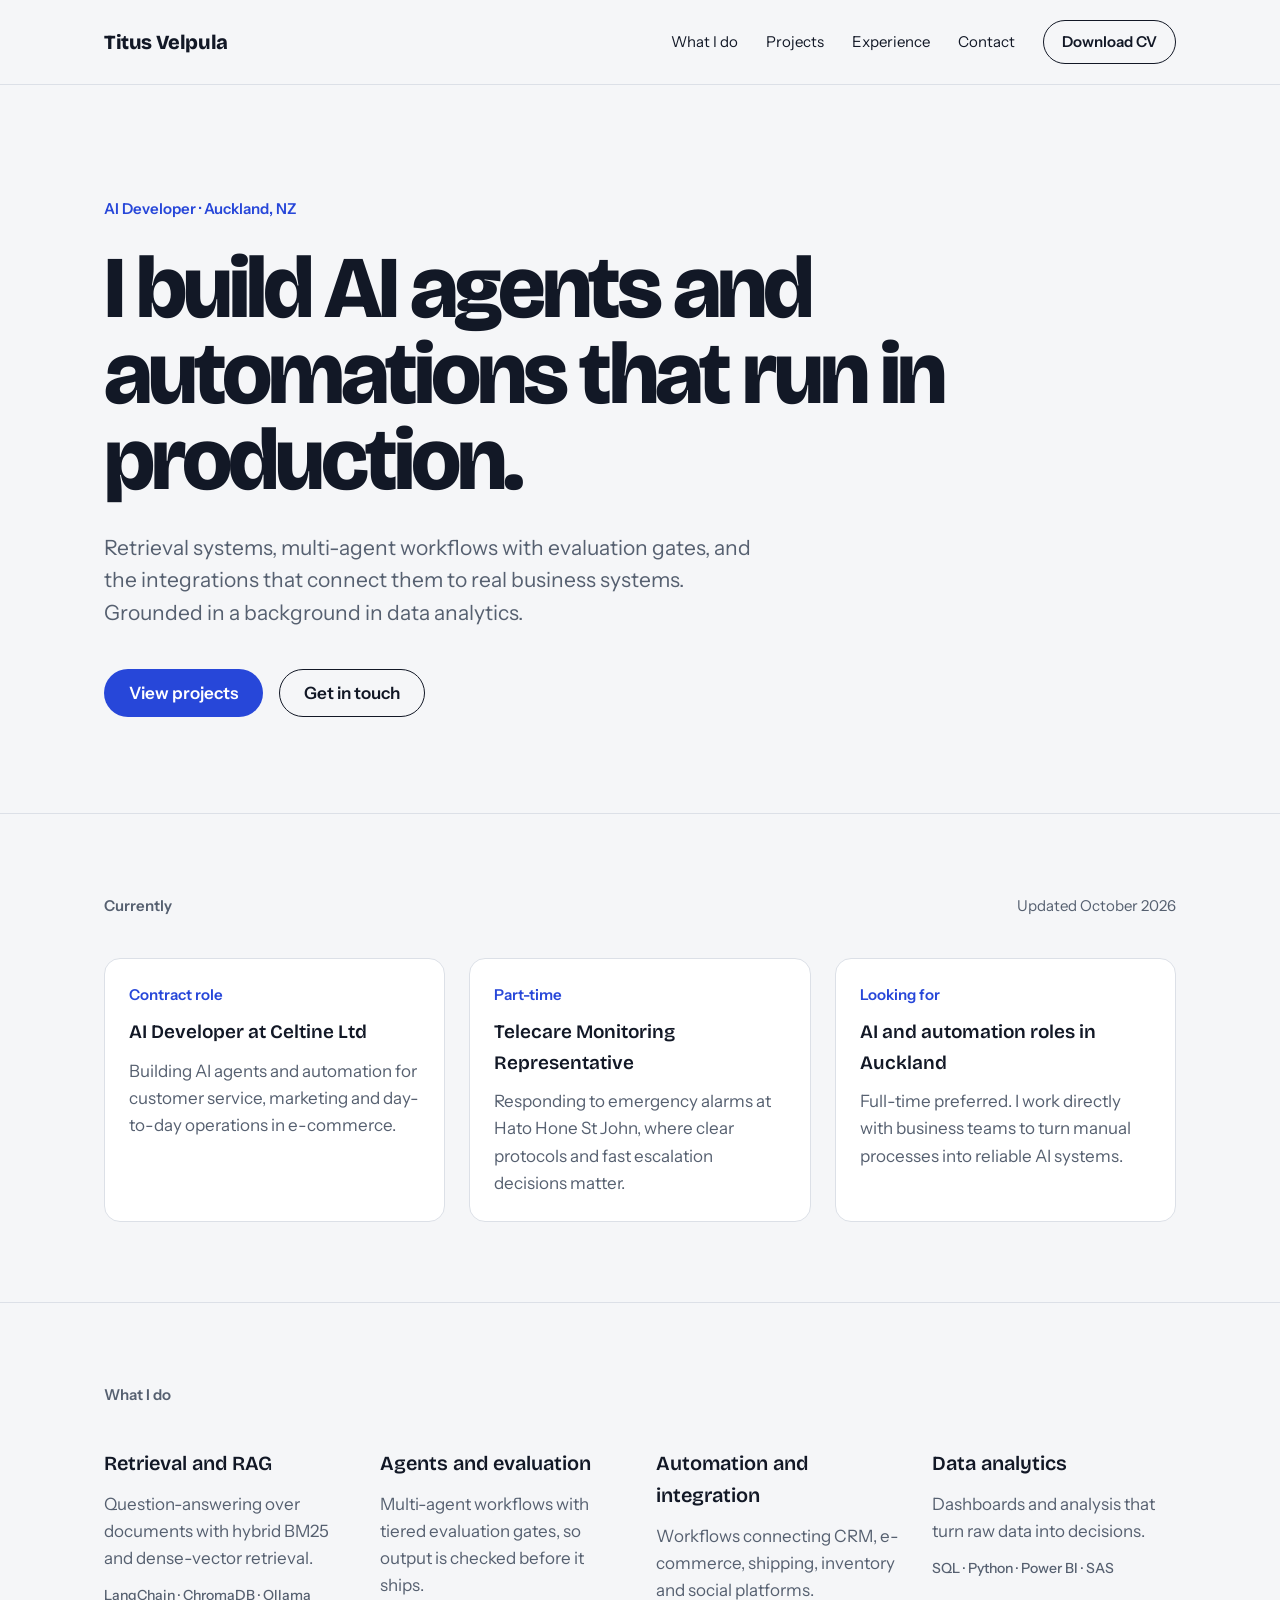
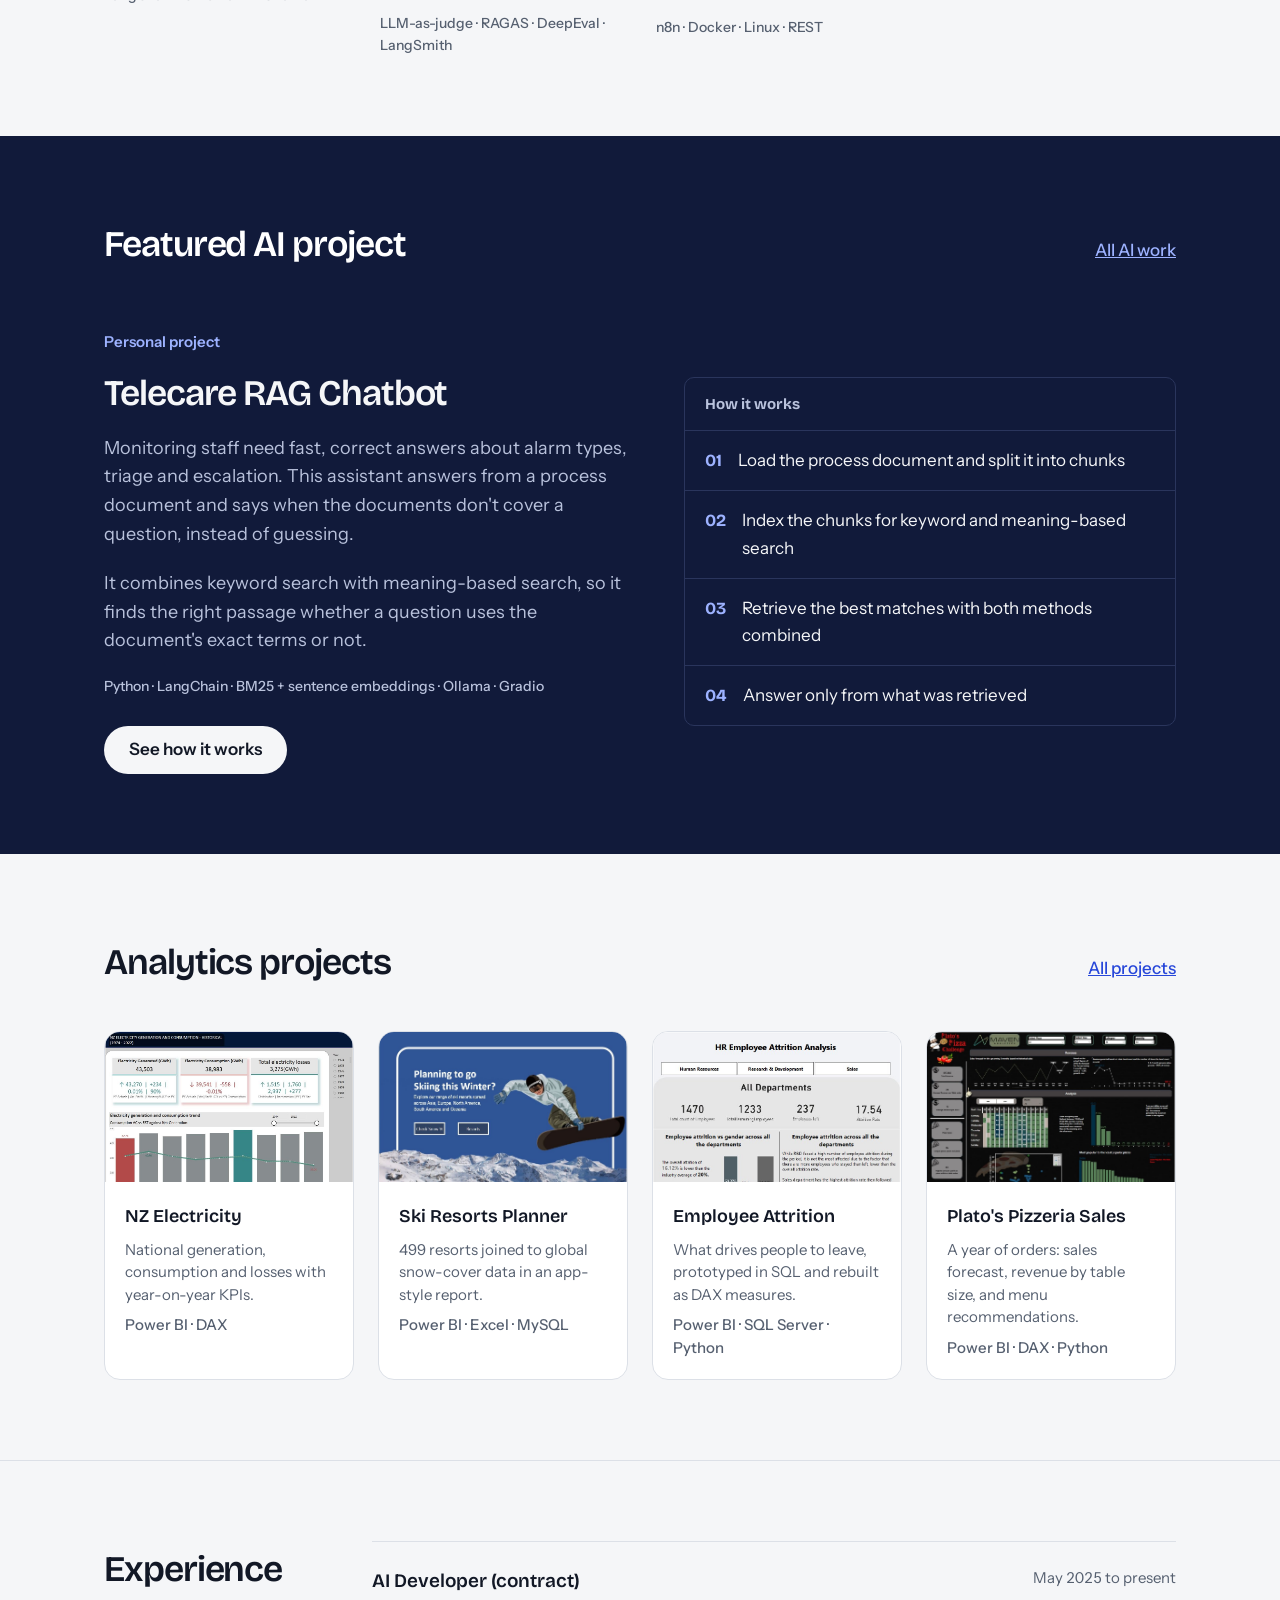
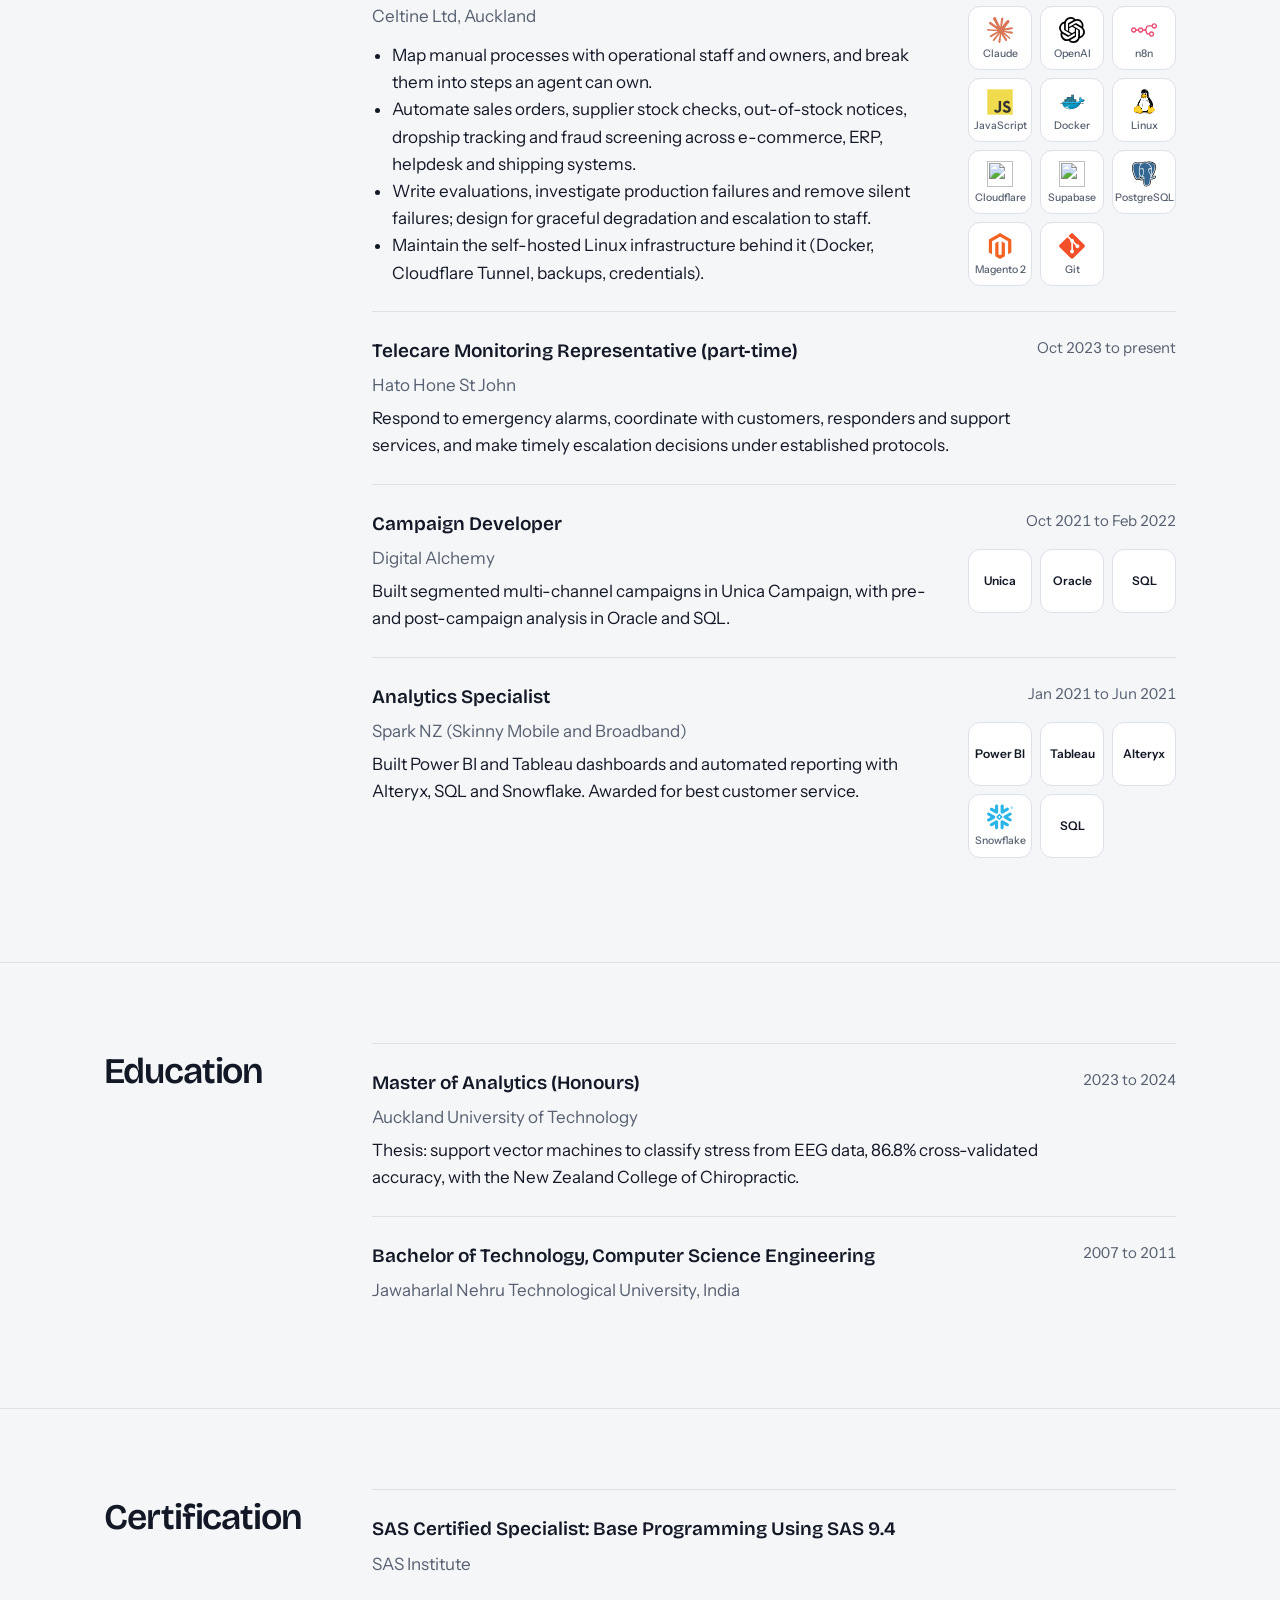
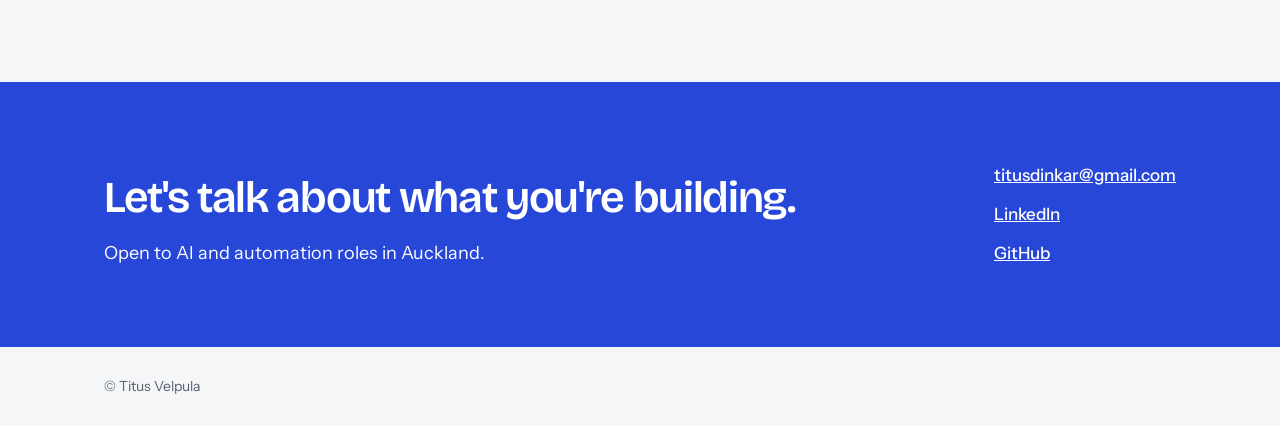
==== portfolio/index.html @ c69cb299 "Add portfolio and link it from the consulting site" ====
<!doctype html>
<html lang="en">
<head>
  <meta charset="utf-8">
  <meta name="viewport" content="width=device-width, initial-scale=1">
  <title>Titus Velpula | AI Developer, Auckland</title>
  <meta name="description" content="AI Developer in Auckland building AI agents, retrieval systems and automation that run in production.">
  <link rel="preconnect" href="https://fonts.googleapis.com">
  <link rel="preconnect" href="https://fonts.gstatic.com" crossorigin>
  <link href="https://fonts.googleapis.com/css2?family=Bricolage+Grotesque:opsz,wght@12..96,500;12..96,700;12..96,800&family=Instrument+Sans:wght@400;500;600&display=swap" rel="stylesheet">
  <link rel="stylesheet" href="styles.css?v=4">
</head>
<body>

<header class="site-header">
  <nav class="container nav" aria-label="Main">
    <a class="brand" href="index.html">Titus Velpula</a>
    <div class="nav-links">
      <a href="#work">What I do</a>
      <a href="projects.html">Projects</a>
      <a href="#experience">Experience</a>
      <a href="#contact">Contact</a>
      <!-- EDIT: put your general CV in the assets folder with this exact file name -->
      <a class="btn btn-outline btn-sm" href="assets/Titus_Velpula_CV.pdf">Download CV</a>
    </div>
  </nav>
</header>

<main>

  <!-- ===================== HERO ===================== -->
  <section class="hero">
    <div class="container">
      <p class="label">AI Developer · Auckland, NZ</p>
      <h1>I build AI agents and automations that run in production.</h1>
      <p class="hero-sub">Retrieval systems, multi-agent workflows with evaluation gates, and the integrations that connect them to real business systems. Grounded in a background in data analytics.</p>
      <div class="btn-row">
        <a class="btn btn-dark" href="projects.html">View projects</a>
        <a class="btn btn-outline" href="#contact">Get in touch</a>
      </div>
    </div>
  </section>

  <!-- ===================== CURRENTLY ===================== -->
  <section class="section border-top" aria-labelledby="now-h">
    <div class="container">
      <div class="section-head">
        <h2 id="now-h" class="label label-muted">Currently</h2>
        <!-- EDIT: change this whenever you update the cards below -->
        <p class="muted" style="font-size:15px">Updated October 2026</p>
      </div>
      <div class="grid grid-wide">
        <div class="card">
          <p class="label">Contract role</p>
          <h3>AI Developer at Celtine Ltd</h3>
          <p class="muted">Building AI agents and automation for customer service, marketing and day-to-day operations in e-commerce.</p>
        </div>
        <div class="card">
          <p class="label">Part-time</p>
          <h3>Telecare Monitoring Representative</h3>
          <p class="muted">Responding to emergency alarms at Hato Hone St John, where clear protocols and fast escalation decisions matter.</p>
        </div>
        <div class="card">
          <p class="label">Looking for</p>
          <h3>AI and automation roles in Auckland</h3>
          <p class="muted">Full-time preferred. I work directly with business teams to turn manual processes into reliable AI systems.</p>
        </div>
      </div>
    </div>
  </section>

  <!-- ===================== WHAT I DO ===================== -->
  <section id="work" class="section border-top">
    <div class="container">
      <h2 class="label label-muted" style="margin-bottom:40px">What I do</h2>
      <div class="grid grid-loose">
        <div class="skill">
          <h3>Retrieval and RAG</h3>
          <p class="muted">Question-answering over documents with hybrid BM25 and dense-vector retrieval.</p>
          <p class="stack">LangChain · ChromaDB · Ollama</p>
        </div>
        <div class="skill">
          <h3>Agents and evaluation</h3>
          <p class="muted">Multi-agent workflows with tiered evaluation gates, so output is checked before it ships.</p>
          <p class="stack">LLM-as-judge · RAGAS · DeepEval · LangSmith</p>
        </div>
        <div class="skill">
          <h3>Automation and integration</h3>
          <p class="muted">Workflows connecting CRM, e-commerce, shipping, inventory and social platforms.</p>
          <p class="stack">n8n · Docker · Linux · REST</p>
        </div>
        <div class="skill">
          <h3>Data analytics</h3>
          <p class="muted">Dashboards and analysis that turn raw data into decisions.</p>
          <p class="stack">SQL · Python · Power BI · SAS</p>
        </div>
      </div>
    </div>
  </section>

  <!-- ===================== FEATURED AI PROJECT ===================== -->
  <section class="dark" aria-labelledby="featured">
    <div class="container section">
      <div class="section-head featured-head">
        <h2 id="featured" class="h-section">Featured AI project</h2>
        <a href="projects.html#ai" class="link-accent" style="font-weight:500">All AI work</a>
      </div>

      <div class="split feature">
        <div class="split-text">
          <p class="label">Personal project</p>
          <h3 class="h-feature">Telecare RAG Chatbot</h3>
          <p class="lead on-dark-muted">Monitoring staff need fast, correct answers about alarm types, triage and escalation. This assistant answers from a process document and says when the documents don't cover a question, instead of guessing.</p>
          <p class="lead on-dark-muted">It combines keyword search with meaning-based search, so it finds the right passage whether a question uses the document's exact terms or not.</p>
          <p class="stack">Python · LangChain · BM25 + sentence embeddings · Ollama · Gradio</p>
          <div class="btn-row" style="margin-top:8px">
            <a class="btn btn-light" href="projects.html#rag">See how it works</a>
          </div>
        </div>
        <div class="split-panel steps">
          <div class="steps-title">How it works</div>
          <div class="step"><span class="step-num">01</span><span>Load the process document and split it into chunks</span></div>
          <div class="step"><span class="step-num">02</span><span>Index the chunks for keyword and meaning-based search</span></div>
          <div class="step"><span class="step-num">03</span><span>Retrieve the best matches with both methods combined</span></div>
          <div class="step"><span class="step-num">04</span><span>Answer only from what was retrieved</span></div>
        </div>
      </div>
    </div>
  </section>

  <!-- ===================== ANALYTICS PROJECTS ===================== -->
  <section class="section" aria-labelledby="analytics">
    <div class="container">
      <div class="section-head">
        <h2 id="analytics" class="h-section">Analytics projects</h2>
        <a href="projects.html#analytics" style="font-weight:500">All projects</a>
      </div>
      <div class="grid">
        <a class="project-card" href="projects.html#electricity">
          <img class="thumb" src="assets/electricity.jpg" alt="NZ electricity dashboard" loading="lazy">
          <div class="body">
            <h3>NZ Electricity</h3>
            <p class="muted">National generation, consumption and losses with year-on-year KPIs.</p>
            <p class="stack">Power BI · DAX</p>
          </div>
        </a>
        <a class="project-card" href="projects.html#ski">
          <img class="thumb" src="assets/ski.jpg" alt="Ski resorts planner report" loading="lazy">
          <div class="body">
            <h3>Ski Resorts Planner</h3>
            <p class="muted">499 resorts joined to global snow-cover data in an app-style report.</p>
            <p class="stack">Power BI · Excel · MySQL</p>
          </div>
        </a>
        <a class="project-card" href="projects.html#attrition">
          <img class="thumb" src="assets/attrition.jpg" alt="Employee attrition dashboard" loading="lazy">
          <div class="body">
            <h3>Employee Attrition</h3>
            <p class="muted">What drives people to leave, prototyped in SQL and rebuilt as DAX measures.</p>
            <p class="stack">Power BI · SQL Server · Python</p>
          </div>
        </a>
        <a class="project-card" href="projects.html#pizza">
          <img class="thumb" src="assets/pizza.jpg" alt="Plato's Pizzeria sales dashboard" loading="lazy">
          <div class="body">
            <h3>Plato's Pizzeria Sales</h3>
            <p class="muted">A year of orders: sales forecast, revenue by table size, and menu recommendations.</p>
            <p class="stack">Power BI · DAX · Python</p>
          </div>
        </a>
      </div>
    </div>
  </section>

  <!-- ===================== EXPERIENCE ===================== -->
  <section id="experience" class="section border-top" aria-labelledby="exp-h">
    <div class="container exp-layout">
      <h2 id="exp-h" class="h-section">Experience</h2>
      <div class="exp-list">

        <div class="job">
          <div class="job-main">
            <h3>AI Developer (contract)</h3>
            <p class="muted">Celtine Ltd, Auckland</p>
            <ul>
              <li>Map manual processes with operational staff and owners, and break them into steps an agent can own.</li>
              <li>Automate sales orders, supplier stock checks, out-of-stock notices, dropship tracking and fraud screening across e-commerce, ERP, helpdesk and shipping systems.</li>
              <li>Write evaluations, investigate production failures and remove silent failures; design for graceful degradation and escalation to staff.</li>
              <li>Maintain the self-hosted Linux infrastructure behind it (Docker, Cloudflare Tunnel, backups, credentials).</li>
            </ul>
          </div>
          <div class="job-side">
            <p class="dates">May 2025 to present</p>
            <ul class="tools" aria-label="Tools used">
                <li><img src="assets/logos/claude.svg" alt="" width="26" height="26"><span>Claude</span></li>
                <li><img src="assets/logos/openai.svg" alt="" width="26" height="26"><span>OpenAI</span></li>
                <li><img src="assets/logos/n8n.svg" alt="" width="26" height="26"><span>n8n</span></li>
                <li><img src="assets/logos/javascript.svg" alt="" width="26" height="26"><span>JavaScript</span></li>
                <li><img src="assets/logos/docker.svg" alt="" width="26" height="26"><span>Docker</span></li>
                <li><img src="assets/logos/linux.svg" alt="" width="26" height="26"><span>Linux</span></li>
                <li><img src="assets/logos/cloudflare.svg" alt="" width="26" height="26"><span>Cloudflare</span></li>
                <li><img src="assets/logos/supabase.svg" alt="" width="26" height="26"><span>Supabase</span></li>
                <li><img src="assets/logos/postgresql.svg" alt="" width="26" height="26"><span>PostgreSQL</span></li>
                <li><img src="assets/logos/magento.svg" alt="" width="26" height="26"><span>Magento 2</span></li>
                <li><img src="assets/logos/git.svg" alt="" width="26" height="26"><span>Git</span></li>
            </ul>
          </div>
        </div>

        <div class="job">
          <div class="job-main">
            <h3>Telecare Monitoring Representative (part-time)</h3>
            <p class="muted">Hato Hone St John</p>
            <p>Respond to emergency alarms, coordinate with customers, responders and support services, and make timely escalation decisions under established protocols.</p>
          </div>
          <p class="dates">Oct 2023 to present</p>
        </div>

        <div class="job">
          <div class="job-main">
            <h3>Campaign Developer</h3>
            <p class="muted">Digital Alchemy</p>
            <p>Built segmented multi-channel campaigns in Unica Campaign, with pre- and post-campaign analysis in Oracle and SQL.</p>
          </div>
          <div class="job-side">
            <p class="dates">Oct 2021 to Feb 2022</p>
            <ul class="tools" aria-label="Tools used">
                <li class="text-only"><b>Unica</b></li>
                <li class="text-only"><b>Oracle</b></li>
                <li class="text-only"><b>SQL</b></li>
            </ul>
          </div>
        </div>

        <div class="job">
          <div class="job-main">
            <h3>Analytics Specialist</h3>
            <p class="muted">Spark NZ (Skinny Mobile and Broadband)</p>
            <p>Built Power BI and Tableau dashboards and automated reporting with Alteryx, SQL and Snowflake. Awarded for best customer service.</p>
          </div>
          <div class="job-side">
            <p class="dates">Jan 2021 to Jun 2021</p>
            <ul class="tools" aria-label="Tools used">
                <li class="text-only"><b>Power BI</b></li>
                <li class="text-only"><b>Tableau</b></li>
                <li class="text-only"><b>Alteryx</b></li>
                <li><img src="assets/logos/snowflake.svg" alt="" width="26" height="26"><span>Snowflake</span></li>
                <li class="text-only"><b>SQL</b></li>
            </ul>
          </div>
        </div>

      </div>
    </div>
  </section>

  <!-- ===================== EDUCATION ===================== -->
  <section id="education" class="section border-top" aria-labelledby="edu-h">
    <div class="container exp-layout">
      <h2 id="edu-h" class="h-section">Education</h2>
      <div class="exp-list">

        <div class="job">
          <div class="job-main">
            <h3>Master of Analytics (Honours)</h3>
            <p class="muted">Auckland University of Technology</p>
            <p>Thesis: support vector machines to classify stress from EEG data, 86.8% cross-validated accuracy, with the New Zealand College of Chiropractic.</p>
          </div>
          <p class="dates">2023 to 2024</p>
        </div>

        <div class="job">
          <div class="job-main">
            <h3>Bachelor of Technology, Computer Science Engineering</h3>
            <p class="muted">Jawaharlal Nehru Technological University, India</p>
          </div>
          <p class="dates">2007 to 2011</p>
        </div>

      </div>
    </div>
  </section>

  <!-- ===================== CERTIFICATION ===================== -->
  <section id="certification" class="section border-top" aria-labelledby="cert-h">
    <div class="container exp-layout">
      <h2 id="cert-h" class="h-section">Certification</h2>
      <div class="exp-list">

        <div class="job">
          <div class="job-main">
            <h3>SAS Certified Specialist: Base Programming Using SAS 9.4</h3>
            <p class="muted">SAS Institute</p>
          </div>
        </div>

      </div>
    </div>
  </section>

  <!-- ===================== CONTACT ===================== -->
  <section id="contact" class="accent-band" aria-labelledby="contact-h">
    <div class="container section contact">
      <div style="flex:1 1 480px; display:flex; flex-direction:column; gap:16px">
        <h2 id="contact-h">Let's talk about what you're building.</h2>
        <p class="lead">Open to AI and automation roles in Auckland.</p>
      </div>
      <div class="contact-links">
        <a href="mailto:titusdinkar@gmail.com">titusdinkar@gmail.com</a>
        <a href="https://www.linkedin.com/in/titus-dinakar-velpula/">LinkedIn</a>
        <a href="https://github.com/TitusDV">GitHub</a>
      </div>
    </div>
  </section>

</main>

<footer class="container site-footer">© Titus Velpula</footer>

</body>
</html>
---- portfolio/styles.css ----
/* ==========================================================
   Site styles. Change colours and fonts here and every page
   picks them up.
   ========================================================== */
:root {
  /* Colours */
  --bg: #F5F6F8;
  --ink: #121826;
  --muted: #566070;
  --line: #DCE0E7;
  --soft: #E7EAF0;
  --card: #FFFFFF;
  --accent: #2747D9;
  --accent-hover: #1C35A8;
  --band: #111A3A;
  --on-dark-muted: #B9C2DC;
  --on-dark-line: #2A355C;
  --on-dark-accent: #9DB2FF;
  --display: 'Bricolage Grotesque', system-ui, sans-serif;
  --sans: 'Instrument Sans', system-ui, sans-serif;
  --mono: 'Instrument Sans', system-ui, sans-serif;
}

*, *::before, *::after { box-sizing: border-box; }
html { scroll-behavior: smooth; }
body {
  margin: 0;
  background: var(--bg);
  color: var(--ink);
  font-family: var(--sans);
  font-size: 17px;
  line-height: 1.6;
  -webkit-font-smoothing: antialiased;
}
img { max-width: 100%; display: block; }
a { color: var(--accent); }
a:hover { color: var(--accent-hover); }
h1, h2, h3, p, ul { margin: 0; }
:focus-visible { outline: 3px solid var(--accent); outline-offset: 3px; }

.container { max-width: 1120px; margin: 0 auto; padding: 0 24px; }
.section { padding-top: 80px; padding-bottom: 80px; }
.border-top { border-top: 1px solid var(--line); }

/* ---------- Small text styles ---------- */
.label {
  font-family: var(--mono);
  font-size: 13px;
  font-weight: 500;
  letter-spacing: 0.08em;
  text-transform: uppercase;
  color: var(--accent);
}
.label-muted { color: var(--muted); }
.stack { font-family: var(--mono); font-size: 13px; }
.muted { color: var(--muted); }

/* ---------- Header ---------- */
.site-header { border-bottom: 1px solid var(--line); }
.nav {
  display: flex; flex-wrap: wrap; align-items: center;
  justify-content: space-between; gap: 16px;
  padding-top: 20px; padding-bottom: 20px;
}
.brand { font-weight: 600; font-size: 18px; color: var(--ink); text-decoration: none; }
.nav-links { display: flex; flex-wrap: wrap; align-items: center; gap: 8px 28px; font-size: 15px; }
.nav-links a { color: var(--ink); text-decoration: none; }
.nav-links a:hover { text-decoration: underline; text-underline-offset: 6px; }
.nav-links a[aria-current="page"] { text-decoration: underline; text-underline-offset: 6px; font-weight: 500; }

/* ---------- Buttons ---------- */
.btn {
  display: inline-flex; align-items: center; min-height: 48px;
  padding: 0 24px; border-radius: 6px; font-weight: 500;
  text-decoration: none; border: 1.5px solid transparent;
}
.btn-sm { min-height: 44px; padding: 0 18px; }
.btn-dark { background: var(--ink); color: var(--bg); }
.btn-dark:hover { background: #2B2E35; color: var(--bg); }
.btn-outline { border-color: var(--ink); color: var(--ink); }
.btn-outline:hover { background: var(--ink); color: var(--bg); }
.btn-light { background: var(--bg); color: var(--ink); }
.btn-light:hover { background: #FFFFFF; color: var(--ink); }
.btn-row { display: flex; flex-wrap: wrap; gap: 16px; }

/* ---------- Hero ---------- */
.hero { padding: 96px 0 88px; }
.hero .label { margin-bottom: 24px; }
.hero h1 {
  max-width: 880px; font-size: clamp(38px, 6vw, 68px);
  line-height: 1.05; font-weight: 600; letter-spacing: -0.02em;
}
.hero-sub { margin-top: 28px; max-width: 680px; font-size: 20px; line-height: 1.55; color: var(--muted); }
.hero .btn-row { margin-top: 40px; }

/* ---------- Grids and cards ---------- */
.grid { display: grid; grid-template-columns: repeat(auto-fit, minmax(240px, 1fr)); gap: 24px; }
.grid-wide { grid-template-columns: repeat(auto-fit, minmax(260px, 1fr)); }
.grid-loose { gap: 40px 32px; }
.section-head {
  display: flex; flex-wrap: wrap; align-items: baseline;
  justify-content: space-between; gap: 16px; margin-bottom: 40px;
}
.h-section { font-size: 32px; font-weight: 600; letter-spacing: -0.01em; }
.card {
  background: var(--card); border: 1px solid var(--line); border-radius: 10px;
  padding: 24px; display: flex; flex-direction: column; gap: 10px;
}
.card h3 { font-size: 19px; font-weight: 600; }
.skill { display: flex; flex-direction: column; gap: 12px; }
.skill h3 { font-size: 20px; font-weight: 600; }

.project-card {
  display: flex; flex-direction: column; background: var(--card);
  border: 1px solid var(--line); border-radius: 10px; overflow: hidden;
  color: var(--ink); text-decoration: none;
}
.project-card:hover { border-color: var(--ink); color: var(--ink); }
.project-card .body { padding: 20px; display: flex; flex-direction: column; gap: 8px; }
.project-card h3 { font-size: 18px; font-weight: 600; }
.project-card p { font-size: 15px; line-height: 1.5; }

/* Grey box shown until you add a screenshot */
.placeholder {
  background: var(--soft); display: flex; align-items: center; justify-content: center;
  font-family: var(--mono); font-size: 12px; color: var(--muted); text-align: center; padding: 12px;
}
.thumb { height: 150px; width: 100%; object-fit: cover; }
.shot { height: 280px; border-radius: 10px; width: 100%; object-fit: cover; }

/* ---------- Dark band ---------- */
.dark { background: var(--ink); color: var(--bg); }
.dark .label { color: var(--on-dark-accent); }
.dark .on-dark-muted { color: var(--on-dark-muted); }
.dark a.link-accent { color: var(--on-dark-accent); }
.split { display: flex; flex-wrap: wrap; gap: 48px; align-items: center; }
.split > * { min-width: 0; }
.split-text { flex: 1 1 420px; display: flex; flex-direction: column; gap: 20px; }
.split-panel { flex: 1 1 380px; }
.h-feature { font-size: 40px; line-height: 1.1; font-weight: 600; letter-spacing: -0.01em; }
.lead { font-size: 18px; line-height: 1.6; }

.steps { border: 1px solid var(--on-dark-line); border-radius: 10px; overflow: hidden; }
.steps-title { padding: 14px 20px; border-bottom: 1px solid var(--on-dark-line); font-family: var(--mono); font-size: 13px; color: #9EA3AB; }
.step { padding: 16px 20px; border-bottom: 1px solid var(--on-dark-line); display: flex; gap: 16px; }
.step:last-child { border-bottom: 0; }
.step-num { font-family: var(--mono); color: var(--on-dark-accent); }

.step-grid {
  display: grid; grid-template-columns: repeat(auto-fit, minmax(220px, 1fr));
  gap: 1px; background: var(--on-dark-line); border: 1px solid var(--on-dark-line);
  border-radius: 10px; overflow: hidden;
}
.step-grid > div { background: var(--ink); padding: 24px; display: flex; flex-direction: column; gap: 10px; }

/* ---------- Experience ---------- */
.exp-layout { display: flex; flex-wrap: wrap; gap: 48px; }
.exp-layout > h2 { flex: 1 1 220px; }
.exp-list { flex: 999 1 560px; min-width: 0; display: flex; flex-direction: column; }
.job {
  display: flex; flex-wrap: wrap; justify-content: space-between;
  gap: 8px 24px; padding: 24px 0; border-top: 1px solid var(--line);
}
.job-main { flex: 1 1 360px; display: flex; flex-direction: column; gap: 6px; }
.job h3 { font-size: 19px; font-weight: 600; }
.job ul { margin-top: 6px; padding-left: 20px; }
.dates { font-family: var(--mono); font-size: 14px; color: var(--muted); }

/* ---------- Project write-ups ---------- */
.project { display: flex; flex-wrap: wrap; gap: 40px; padding: 56px 0; border-top: 1px solid var(--line); }
.project > div { flex: 1 1 400px; min-width: 0; display: flex; flex-direction: column; gap: 16px; }
.project h2 { font-size: 30px; font-weight: 600; line-height: 1.15; }
.project h3 { font-size: 17px; font-weight: 600; }
.project ul { padding-left: 20px; }
.pill {
  display: inline-flex; align-items: center; min-height: 44px; padding: 0 18px;
  border-radius: 999px; border: 1px solid #B9B6AD; color: var(--ink); text-decoration: none;
}
.pill-active { background: var(--ink); border-color: var(--ink); color: var(--bg); }
.pill:hover { border-color: var(--ink); color: var(--ink); }
.pill-active:hover { color: var(--bg); }

/* ---------- Live dashboard projects ---------- */
.project-live { padding: 56px 0; border-top: 1px solid var(--line); display: flex; flex-direction: column; gap: 28px; }
.live-head { max-width: 760px; display: flex; flex-direction: column; gap: 12px; }
.live-head h2 { font-size: 30px; font-weight: 600; line-height: 1.15; }

.embed {
  max-width: 960px; width: 100%;
  border: 1px solid var(--line); border-radius: 12px; overflow: hidden;
  background: var(--card); box-shadow: 0 1px 2px rgba(21, 23, 28, 0.04), 0 12px 32px rgba(21, 23, 28, 0.08);
}
.embed-bar {
  display: flex; align-items: center; gap: 10px; flex-wrap: wrap;
  padding: 10px 16px; border-bottom: 1px solid var(--line);
  font-family: var(--mono); font-size: 12px; color: var(--muted); background: #FBFAF7;
}
.embed-bar a { margin-left: auto; font-family: var(--sans); font-size: 14px; font-weight: 500; }
.embed-dot { width: 8px; height: 8px; border-radius: 50%; background: #2E9E6B; box-shadow: 0 0 0 3px rgba(46, 158, 107, 0.18); }
.embed-frame { width: 100%; background: var(--soft); }
.embed-frame iframe { display: block; width: 100%; height: 100%; border: 0; }

.live-notes { display: flex; flex-wrap: wrap; gap: 40px; }
.live-notes > div { flex: 1 1 400px; min-width: 0; display: flex; flex-direction: column; gap: 12px; }
.live-notes h3 { font-size: 17px; font-weight: 600; }
.live-notes ul { padding-left: 20px; }
.live-notes li { margin-bottom: 6px; }
.live-notes b { font-weight: 600; }

details { border: 1px solid var(--line); border-radius: 8px; background: var(--card); }
details + details { margin-top: 4px; }
summary {
  cursor: pointer; padding: 12px 16px; font-size: 15px; font-weight: 500;
  list-style-position: inside; min-height: 44px;
}
summary:hover { color: var(--accent); }
details pre {
  margin: 0; padding: 16px; overflow-x: auto; background: var(--ink); color: #E6E8EB;
  border-radius: 0 0 8px 8px; font-family: var(--mono); font-size: 13px; line-height: 1.6;
}

/* ---------- Tools used in each job (side column) ---------- */
.job-side { display: flex; flex-direction: column; align-items: flex-end; gap: 16px; }
.tools {
  list-style: none; margin: 0; padding: 0;
  display: grid; grid-template-columns: repeat(3, 64px); gap: 8px;
}
.tools li {
  height: 64px; display: flex; flex-direction: column; align-items: center; justify-content: center; gap: 5px;
  background: var(--card); border: 1px solid var(--line); border-radius: 12px;
  font-size: 10.5px; font-weight: 500; line-height: 1.1; color: var(--muted); text-align: center;
}
.tools img { width: 26px; height: 26px; }
.job .tools { padding-left: 0; margin-top: 0; }
.tools .text-only b { font-size: 12px; font-weight: 600; color: var(--ink); padding: 0 4px; }
@media (max-width: 640px) {
  .job-side { align-items: flex-start; width: 100%; }
  .tools { grid-template-columns: repeat(4, 64px); }
}

/* Screenshots: show the top of tall dashboards */
.thumb, .shot { object-position: top center; }
a > .shot { display: block; }
.walkthrough { width: 100%; max-width: 360px; border-radius: 10px; border: 1px solid var(--line); background: var(--soft); }

/* ---------- AI case studies ---------- */
.case { padding: 56px 0; border-top: 1px solid var(--line); display: flex; flex-direction: column; gap: 28px; }
.case-head { max-width: 780px; display: flex; flex-direction: column; gap: 12px; }
.case-head h2 { font-size: 32px; font-weight: 700; line-height: 1.12; letter-spacing: -0.025em; }
.case h3 { font-size: 17px; font-weight: 700; }
.case ul { padding-left: 20px; display: flex; flex-direction: column; gap: 8px; margin-top: 10px; }
.case b { font-weight: 600; }


.patterns { display: grid; grid-template-columns: repeat(auto-fit, minmax(240px, 1fr)); gap: 16px; }
.patterns > div {
  background: var(--card); border: 1px solid var(--line); border-radius: 14px;
  padding: 22px; display: flex; flex-direction: column; gap: 8px;
}
.patterns-3 { grid-template-columns: repeat(auto-fit, minmax(280px, 1fr)); }
.patterns p { font-size: 15.5px; line-height: 1.55; color: var(--muted); }

/* ---------- Grouping: AI vs analytics ---------- */
.group-head { padding-top: 72px; padding-bottom: 8px; display: flex; flex-direction: column; gap: 10px; scroll-margin-top: 16px; }
.group-title { font-size: clamp(36px, 5vw, 52px); font-weight: 800; letter-spacing: -0.035em; line-height: 1; }
.group-head + section > .case:first-child, .group-head + section > .project:first-child { border-top: 0; }
.group-head#analytics { border-top: 1px solid var(--line); margin-top: 24px; }

/* Featured AI projects on the home page */
.featured-head { margin-bottom: 8px; }
.dark .h-section { color: #FFFFFF; }
.dark .link-accent { color: var(--on-dark-accent); }
.feature { padding: 48px 0; }
.feature + .feature { border-top: 1px solid var(--on-dark-line); }
.feature:last-child { padding-bottom: 0; }
h3.h-feature { font-size: 36px; }

/* ---------- Contact band and footer ---------- */
.accent-band { background: var(--accent); color: #FFFFFF; }
.accent-band a { color: #FFFFFF; font-weight: 500; }
.contact { display: flex; flex-wrap: wrap; align-items: flex-end; justify-content: space-between; gap: 32px; }
.contact h2 { font-size: 44px; line-height: 1.1; font-weight: 600; letter-spacing: -0.01em; }
.contact-links { display: flex; flex-direction: column; gap: 12px; font-size: 17px; }
.site-footer { padding: 28px 24px; font-size: 14px; color: var(--muted); }

/* ---------- Cobalt theme: fonts, labels, signature hero ---------- */
h1, h2, h3, .brand, .steps-title { font-family: var(--display); }
h1, h2 { font-weight: 700; }
.brand { font-weight: 800; font-size: 20px; letter-spacing: -0.02em; }

/* Labels: sentence case, no code font */
.label, h2.label { font-family: var(--sans); font-size: 15px; font-weight: 600; letter-spacing: 0; text-transform: none; }
.stack { font-size: 14px; font-weight: 500; color: var(--muted); }
.dates { font-family: var(--sans); font-size: 15px; font-variant-numeric: tabular-nums; }

/* Signature: a big, tight hero headline */
.hero { padding: 112px 0 96px; }
.hero h1 { font-size: clamp(40px, 7.2vw, 88px); line-height: 0.98; font-weight: 800; letter-spacing: -0.045em; max-width: 1000px; }
.hero-sub { font-size: 21px; }

.btn { border-radius: 999px; font-weight: 600; }
.btn-dark { background: var(--accent); color: #FFFFFF; }
.btn-dark:hover { background: var(--accent-hover); color: #FFFFFF; }

.card, .project-card { border-radius: 16px; }
.project-card:hover { border-color: var(--accent); }
.h-section { font-size: 36px; letter-spacing: -0.03em; }
.h-feature, .contact h2 { letter-spacing: -0.03em; }

.dark { background: var(--band); }
.step-grid > div { background: var(--band); }
.steps-title { color: var(--on-dark-muted); font-size: 15px; font-weight: 700; }
.step-num { font-family: var(--display); font-weight: 700; }

.pill { border-color: var(--line); }
.pill-active { background: var(--accent); border-color: var(--accent); color: #FFFFFF; }
.embed-bar { background: #FAFBFC; font-family: var(--sans); font-size: 13px; }
details pre { font-family: ui-monospace, 'Cascadia Code', Consolas, monospace; background: var(--band); }
.placeholder { font-family: var(--sans); }

.dark .stack { color: var(--on-dark-muted); }

@media (max-width: 600px) {
  .section { padding-top: 56px; padding-bottom: 56px; }
  .hero { padding: 72px 0 56px; }
  .hero-sub, .lead { font-size: 17px; }
  .h-feature { font-size: 32px; }
  .contact h2 { font-size: 34px; }
  .h-section { font-size: 30px; }
  .project h2 { font-size: 26px; }
  .case-head h2 { font-size: 26px; }
  h3.h-feature { font-size: 28px; }
  .group-head { padding-top: 48px; }
}
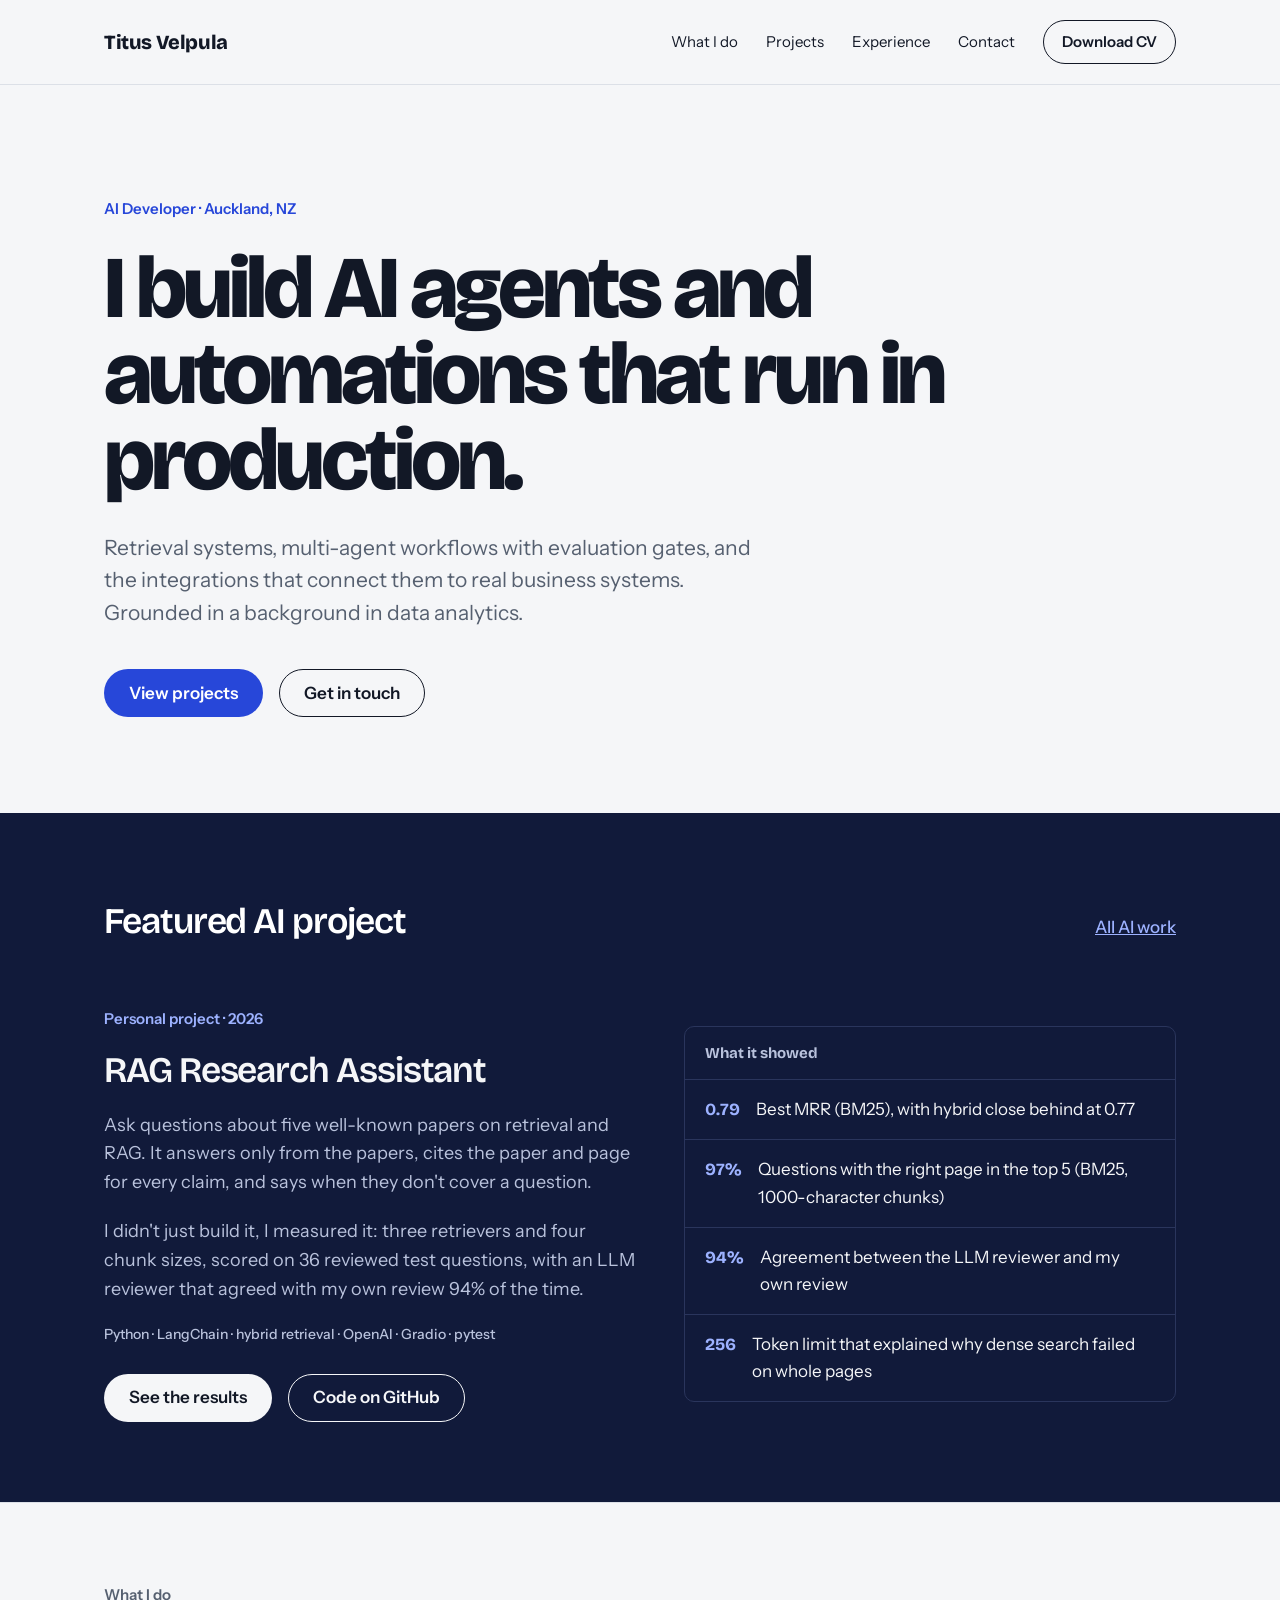
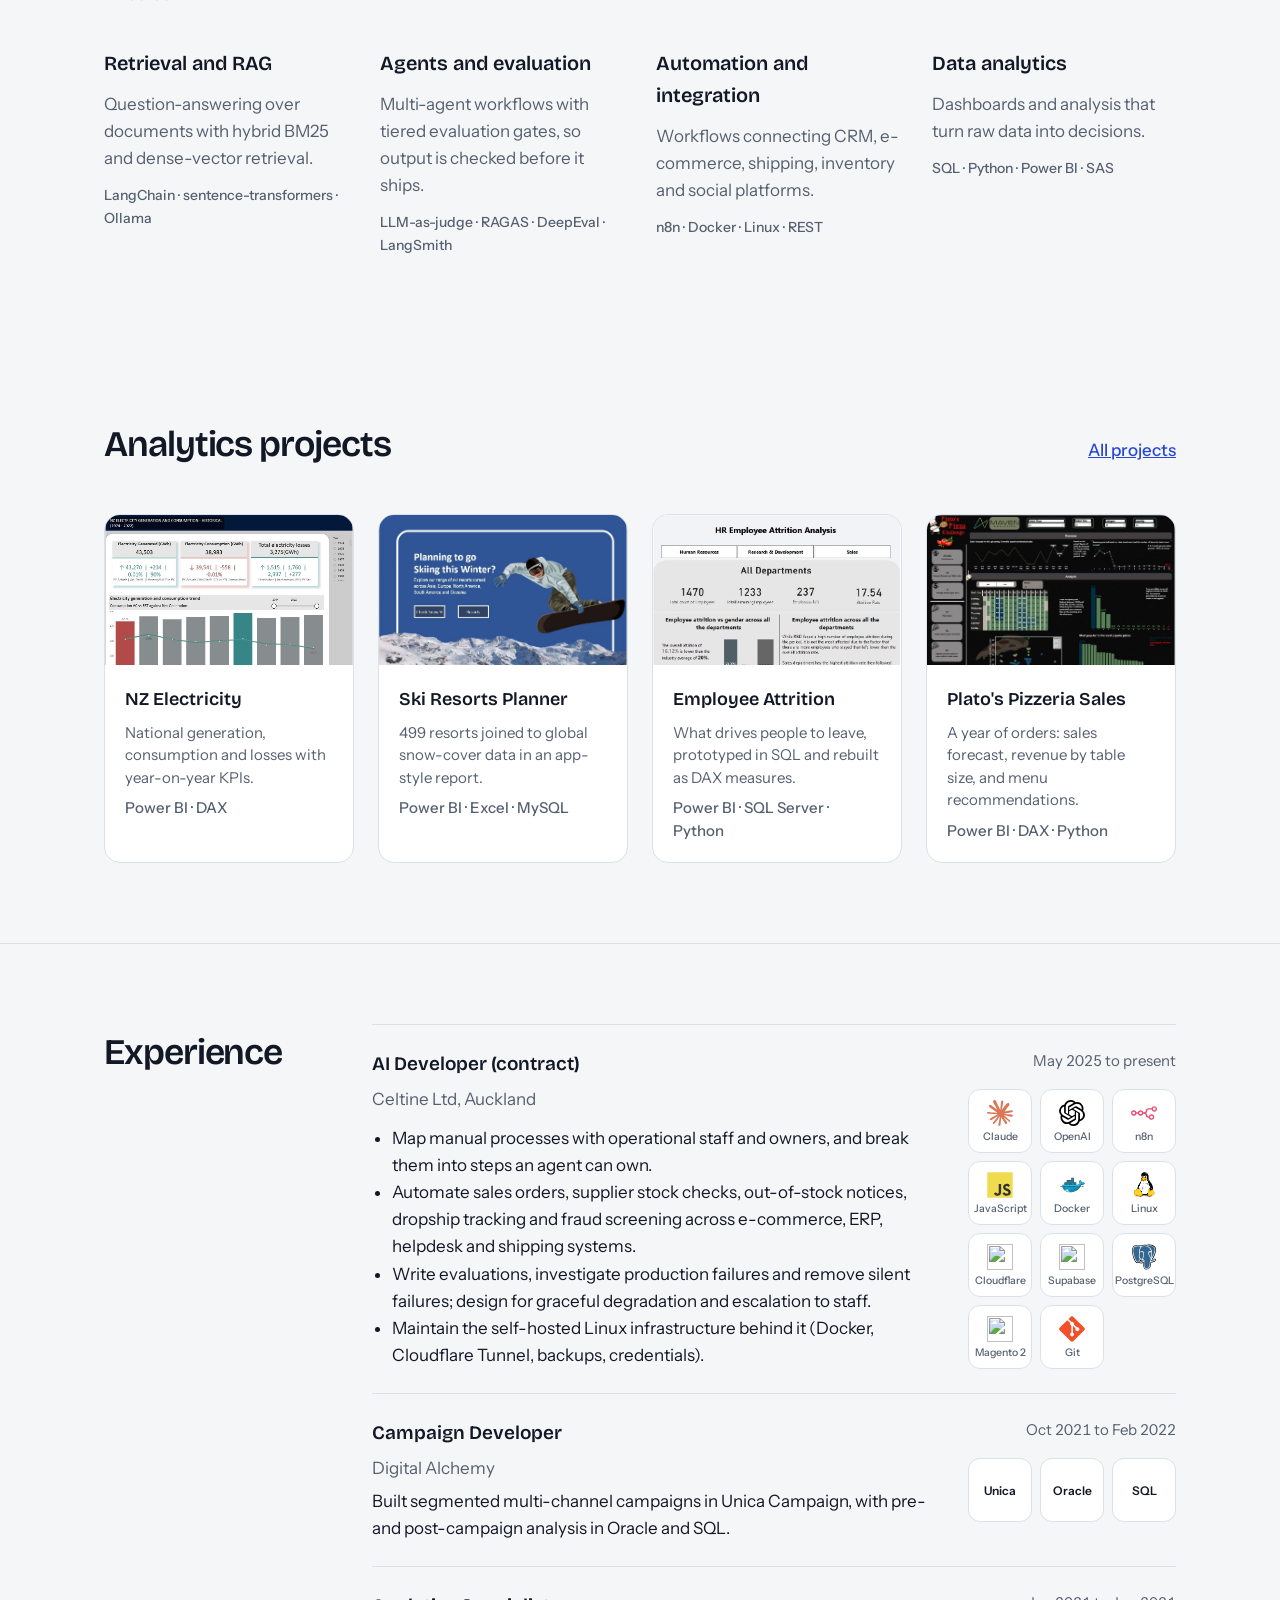
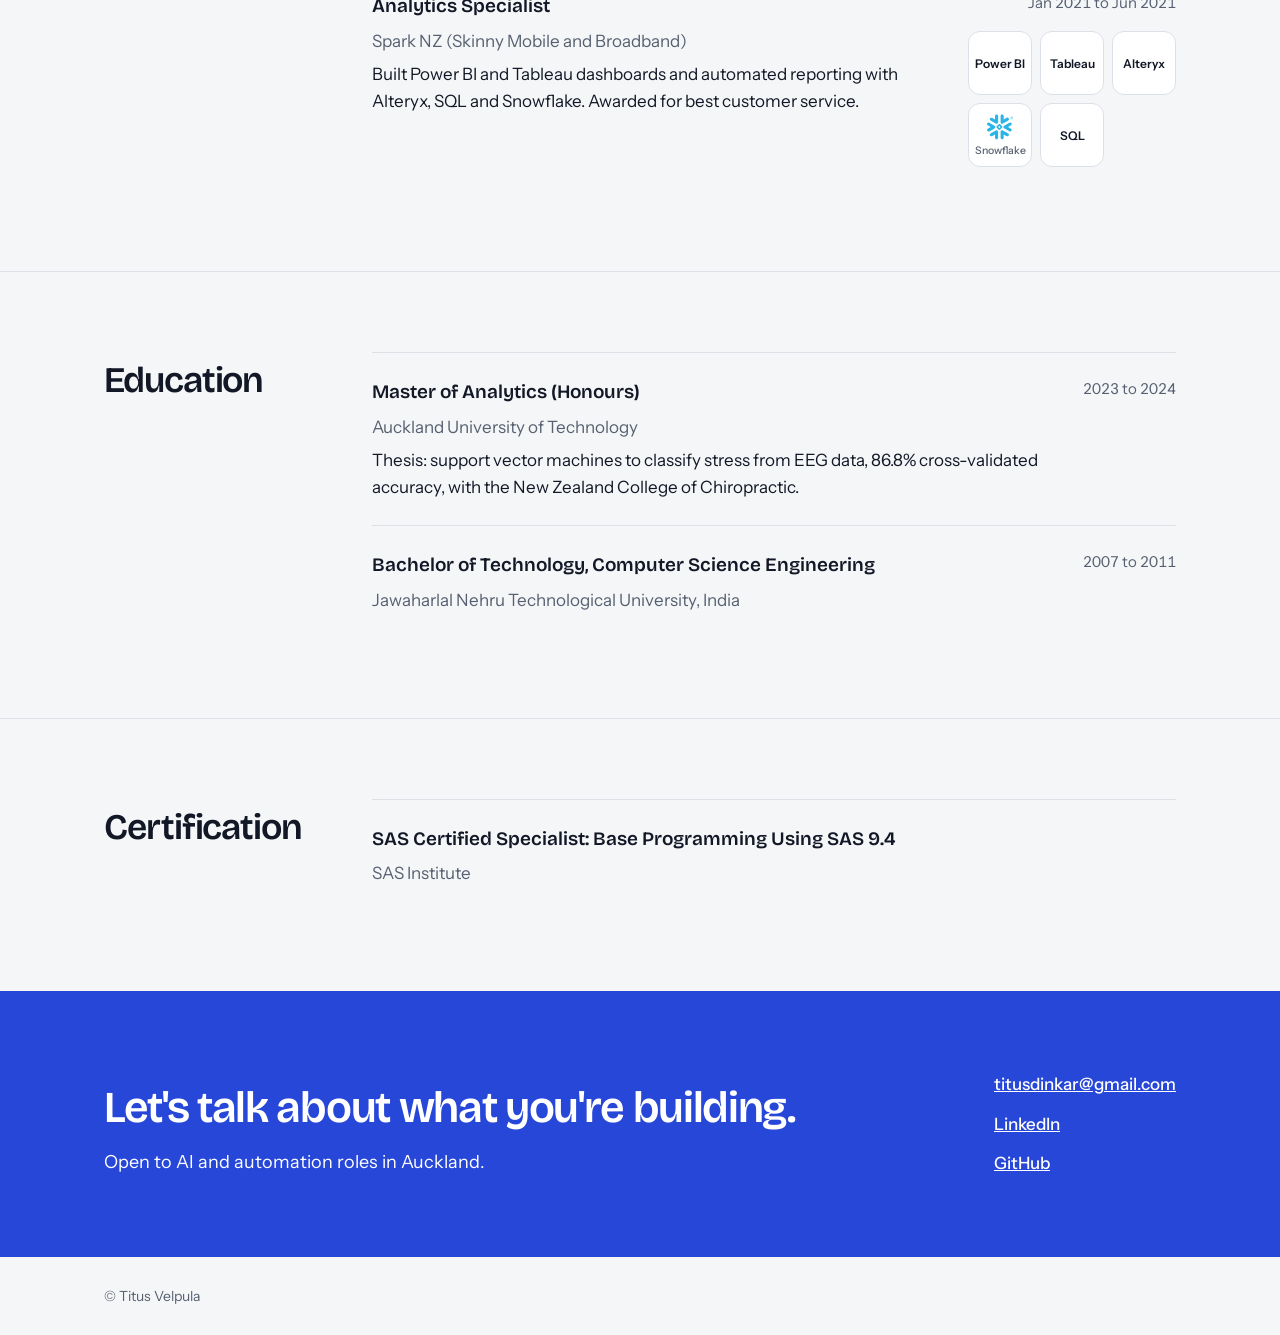
==== commit f26f2ca7: "Update portfolio: RAG project, remove Currently and telecare role" ====
--- a/portfolio/index.html
+++ b/portfolio/index.html
@@ -8,7 +8,7 @@
   <link rel="preconnect" href="https://fonts.googleapis.com">
   <link rel="preconnect" href="https://fonts.gstatic.com" crossorigin>
   <link href="https://fonts.googleapis.com/css2?family=Bricolage+Grotesque:opsz,wght@12..96,500;12..96,700;12..96,800&family=Instrument+Sans:wght@400;500;600&display=swap" rel="stylesheet">
-  <link rel="stylesheet" href="styles.css?v=4">
+  <link rel="stylesheet" href="styles.css?v=5">
 </head>
 <body>
 
@@ -41,63 +41,6 @@
     </div>
   </section>
 
-  <!-- ===================== CURRENTLY ===================== -->
-  <section class="section border-top" aria-labelledby="now-h">
-    <div class="container">
-      <div class="section-head">
-        <h2 id="now-h" class="label label-muted">Currently</h2>
-        <!-- EDIT: change this whenever you update the cards below -->
-        <p class="muted" style="font-size:15px">Updated October 2026</p>
-      </div>
-      <div class="grid grid-wide">
-        <div class="card">
-          <p class="label">Contract role</p>
-          <h3>AI Developer at Celtine Ltd</h3>
-          <p class="muted">Building AI agents and automation for customer service, marketing and day-to-day operations in e-commerce.</p>
-        </div>
-        <div class="card">
-          <p class="label">Part-time</p>
-          <h3>Telecare Monitoring Representative</h3>
-          <p class="muted">Responding to emergency alarms at Hato Hone St John, where clear protocols and fast escalation decisions matter.</p>
-        </div>
-        <div class="card">
-          <p class="label">Looking for</p>
-          <h3>AI and automation roles in Auckland</h3>
-          <p class="muted">Full-time preferred. I work directly with business teams to turn manual processes into reliable AI systems.</p>
-        </div>
-      </div>
-    </div>
-  </section>
-
-  <!-- ===================== WHAT I DO ===================== -->
-  <section id="work" class="section border-top">
-    <div class="container">
-      <h2 class="label label-muted" style="margin-bottom:40px">What I do</h2>
-      <div class="grid grid-loose">
-        <div class="skill">
-          <h3>Retrieval and RAG</h3>
-          <p class="muted">Question-answering over documents with hybrid BM25 and dense-vector retrieval.</p>
-          <p class="stack">LangChain · ChromaDB · Ollama</p>
-        </div>
-        <div class="skill">
-          <h3>Agents and evaluation</h3>
-          <p class="muted">Multi-agent workflows with tiered evaluation gates, so output is checked before it ships.</p>
-          <p class="stack">LLM-as-judge · RAGAS · DeepEval · LangSmith</p>
-        </div>
-        <div class="skill">
-          <h3>Automation and integration</h3>
-          <p class="muted">Workflows connecting CRM, e-commerce, shipping, inventory and social platforms.</p>
-          <p class="stack">n8n · Docker · Linux · REST</p>
-        </div>
-        <div class="skill">
-          <h3>Data analytics</h3>
-          <p class="muted">Dashboards and analysis that turn raw data into decisions.</p>
-          <p class="stack">SQL · Python · Power BI · SAS</p>
-        </div>
-      </div>
-    </div>
-  </section>
-
   <!-- ===================== FEATURED AI PROJECT ===================== -->
   <section class="dark" aria-labelledby="featured">
     <div class="container section">
@@ -108,25 +51,57 @@
 
       <div class="split feature">
         <div class="split-text">
-          <p class="label">Personal project</p>
-          <h3 class="h-feature">Telecare RAG Chatbot</h3>
-          <p class="lead on-dark-muted">Monitoring staff need fast, correct answers about alarm types, triage and escalation. This assistant answers from a process document and says when the documents don't cover a question, instead of guessing.</p>
-          <p class="lead on-dark-muted">It combines keyword search with meaning-based search, so it finds the right passage whether a question uses the document's exact terms or not.</p>
-          <p class="stack">Python · LangChain · BM25 + sentence embeddings · Ollama · Gradio</p>
+          <p class="label">Personal project · 2026</p>
+          <h3 class="h-feature">RAG Research Assistant</h3>
+          <p class="lead on-dark-muted">Ask questions about five well-known papers on retrieval and RAG. It answers only from the papers, cites the paper and page for every claim, and says when they don't cover a question.</p>
+          <p class="lead on-dark-muted">I didn't just build it, I measured it: three retrievers and four chunk sizes, scored on 36 reviewed test questions, with an LLM reviewer that agreed with my own review 94% of the time.</p>
+          <p class="stack">Python · LangChain · hybrid retrieval · OpenAI · Gradio · pytest</p>
           <div class="btn-row" style="margin-top:8px">
-            <a class="btn btn-light" href="projects.html#rag">See how it works</a>
+            <a class="btn btn-light" href="projects.html#research">See the results</a>
+            <a class="btn btn-outline" style="border-color:var(--bg); color:var(--bg)" href="https://github.com/TitusDV/rag-research-assistant">Code on GitHub</a>
           </div>
         </div>
         <div class="split-panel steps">
-          <div class="steps-title">How it works</div>
-          <div class="step"><span class="step-num">01</span><span>Load the process document and split it into chunks</span></div>
-          <div class="step"><span class="step-num">02</span><span>Index the chunks for keyword and meaning-based search</span></div>
-          <div class="step"><span class="step-num">03</span><span>Retrieve the best matches with both methods combined</span></div>
-          <div class="step"><span class="step-num">04</span><span>Answer only from what was retrieved</span></div>
-        </div>
-      </div>
-    </div>
-  </section>
+          <div class="steps-title">What it showed</div>
+          <div class="step"><span class="step-num">0.79</span><span>Best MRR (BM25), with hybrid close behind at 0.77</span></div>
+          <div class="step"><span class="step-num">97%</span><span>Questions with the right page in the top 5 (BM25, 1000-character chunks)</span></div>
+          <div class="step"><span class="step-num">94%</span><span>Agreement between the LLM reviewer and my own review</span></div>
+          <div class="step"><span class="step-num">256</span><span>Token limit that explained why dense search failed on whole pages</span></div>
+        </div>
+      </div>
+    </div>
+  </section>
+
+
+  <!-- ===================== WHAT I DO ===================== -->
+  <section id="work" class="section border-top">
+    <div class="container">
+      <h2 class="label label-muted" style="margin-bottom:40px">What I do</h2>
+      <div class="grid grid-loose">
+        <div class="skill">
+          <h3>Retrieval and RAG</h3>
+          <p class="muted">Question-answering over documents with hybrid BM25 and dense-vector retrieval.</p>
+          <p class="stack">LangChain · sentence-transformers · Ollama</p>
+        </div>
+        <div class="skill">
+          <h3>Agents and evaluation</h3>
+          <p class="muted">Multi-agent workflows with tiered evaluation gates, so output is checked before it ships.</p>
+          <p class="stack">LLM-as-judge · RAGAS · DeepEval · LangSmith</p>
+        </div>
+        <div class="skill">
+          <h3>Automation and integration</h3>
+          <p class="muted">Workflows connecting CRM, e-commerce, shipping, inventory and social platforms.</p>
+          <p class="stack">n8n · Docker · Linux · REST</p>
+        </div>
+        <div class="skill">
+          <h3>Data analytics</h3>
+          <p class="muted">Dashboards and analysis that turn raw data into decisions.</p>
+          <p class="stack">SQL · Python · Power BI · SAS</p>
+        </div>
+      </div>
+    </div>
+  </section>
+
 
   <!-- ===================== ANALYTICS PROJECTS ===================== -->
   <section class="section" aria-labelledby="analytics">
@@ -209,15 +184,6 @@
 
         <div class="job">
           <div class="job-main">
-            <h3>Telecare Monitoring Representative (part-time)</h3>
-            <p class="muted">Hato Hone St John</p>
-            <p>Respond to emergency alarms, coordinate with customers, responders and support services, and make timely escalation decisions under established protocols.</p>
-          </div>
-          <p class="dates">Oct 2023 to present</p>
-        </div>
-
-        <div class="job">
-          <div class="job-main">
             <h3>Campaign Developer</h3>
             <p class="muted">Digital Alchemy</p>
             <p>Built segmented multi-channel campaigns in Unica Campaign, with pre- and post-campaign analysis in Oracle and SQL.</p>
--- a/portfolio/styles.css
+++ b/portfolio/styles.css
@@ -332,3 +332,10 @@
   h3.h-feature { font-size: 28px; }
   .group-head { padding-top: 48px; }
 }
+
+/* Results table (RAG Research Assistant) */
+.results { width: 100%; border-collapse: collapse; font-family: var(--mono); font-size: 13px; }
+.results th, .results td { text-align: left; padding: 8px 10px; border-bottom: 1px solid rgba(255,255,255,0.14); }
+.results th { font-weight: 600; color: var(--on-dark-accent); }
+.results td { color: var(--on-dark-muted); }
+.results tbody tr:first-child td, .results tbody tr:nth-child(2) td { color: #FFFFFF; }
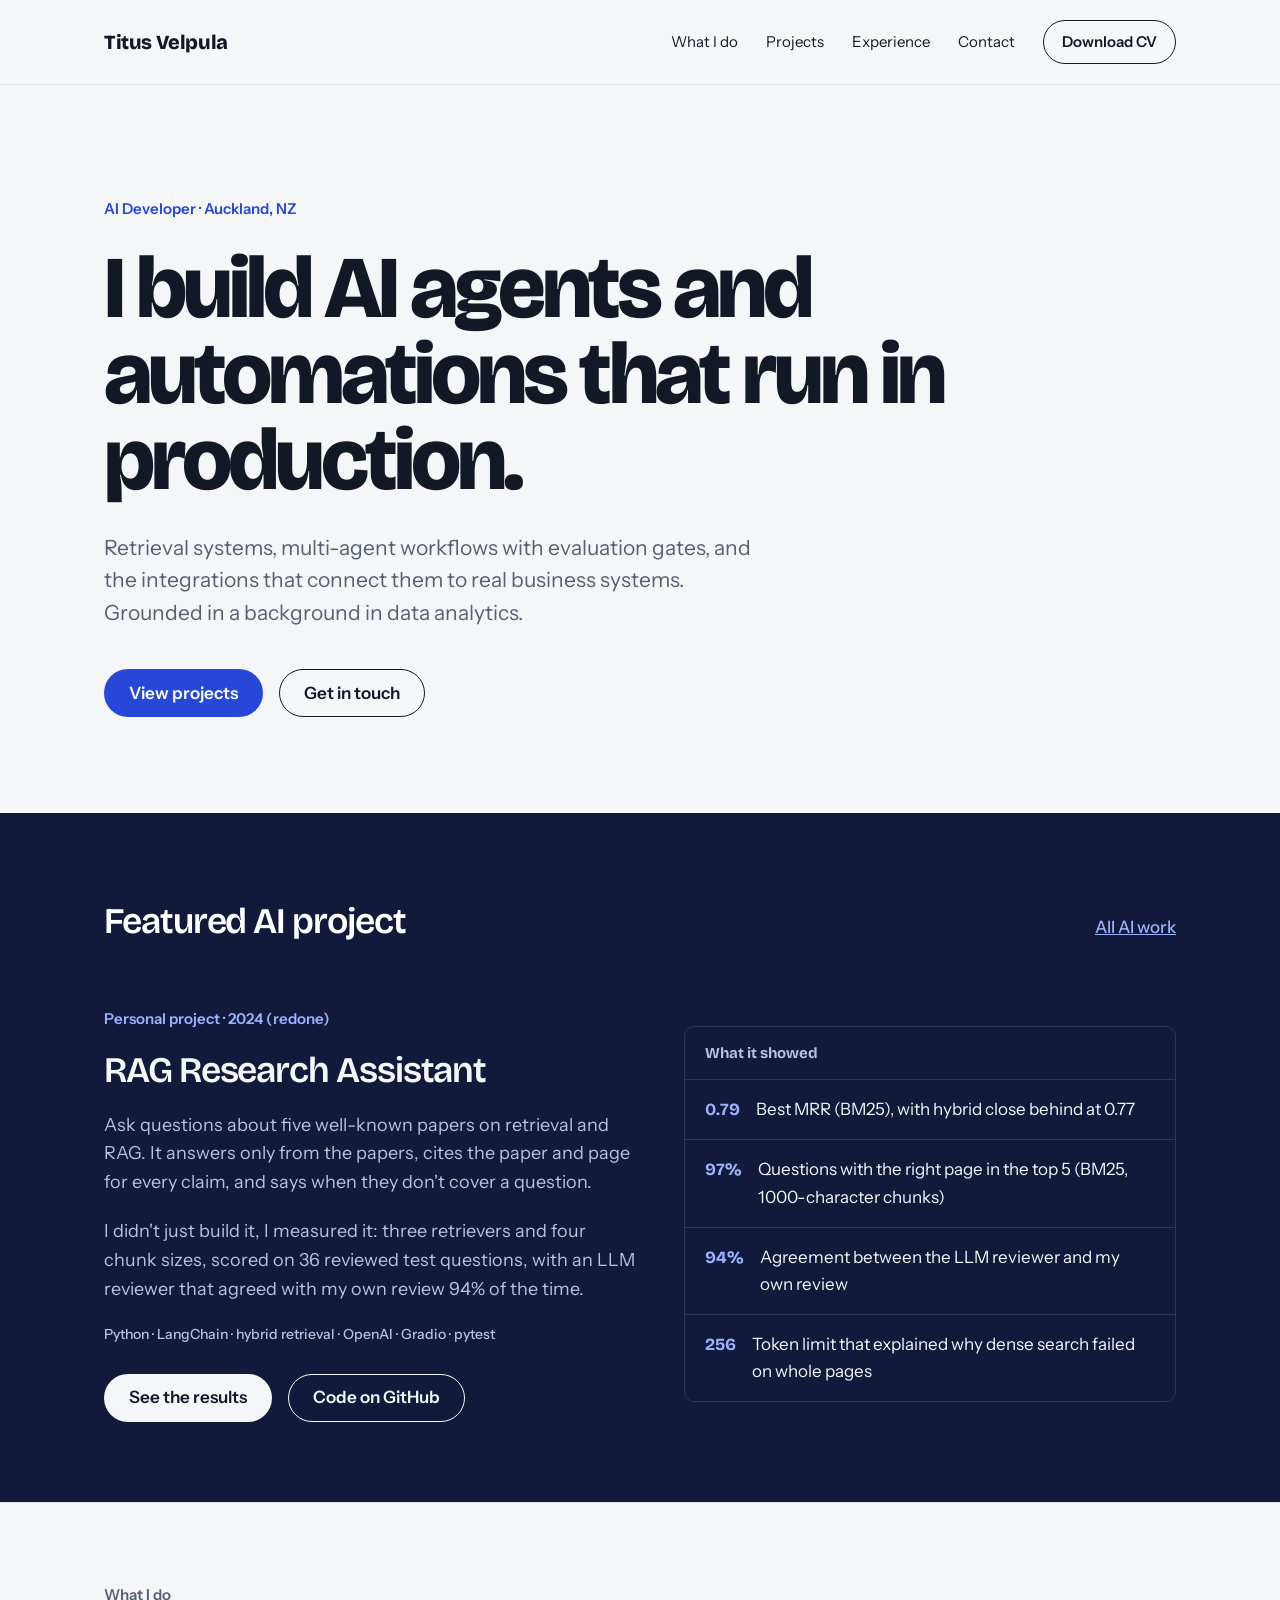
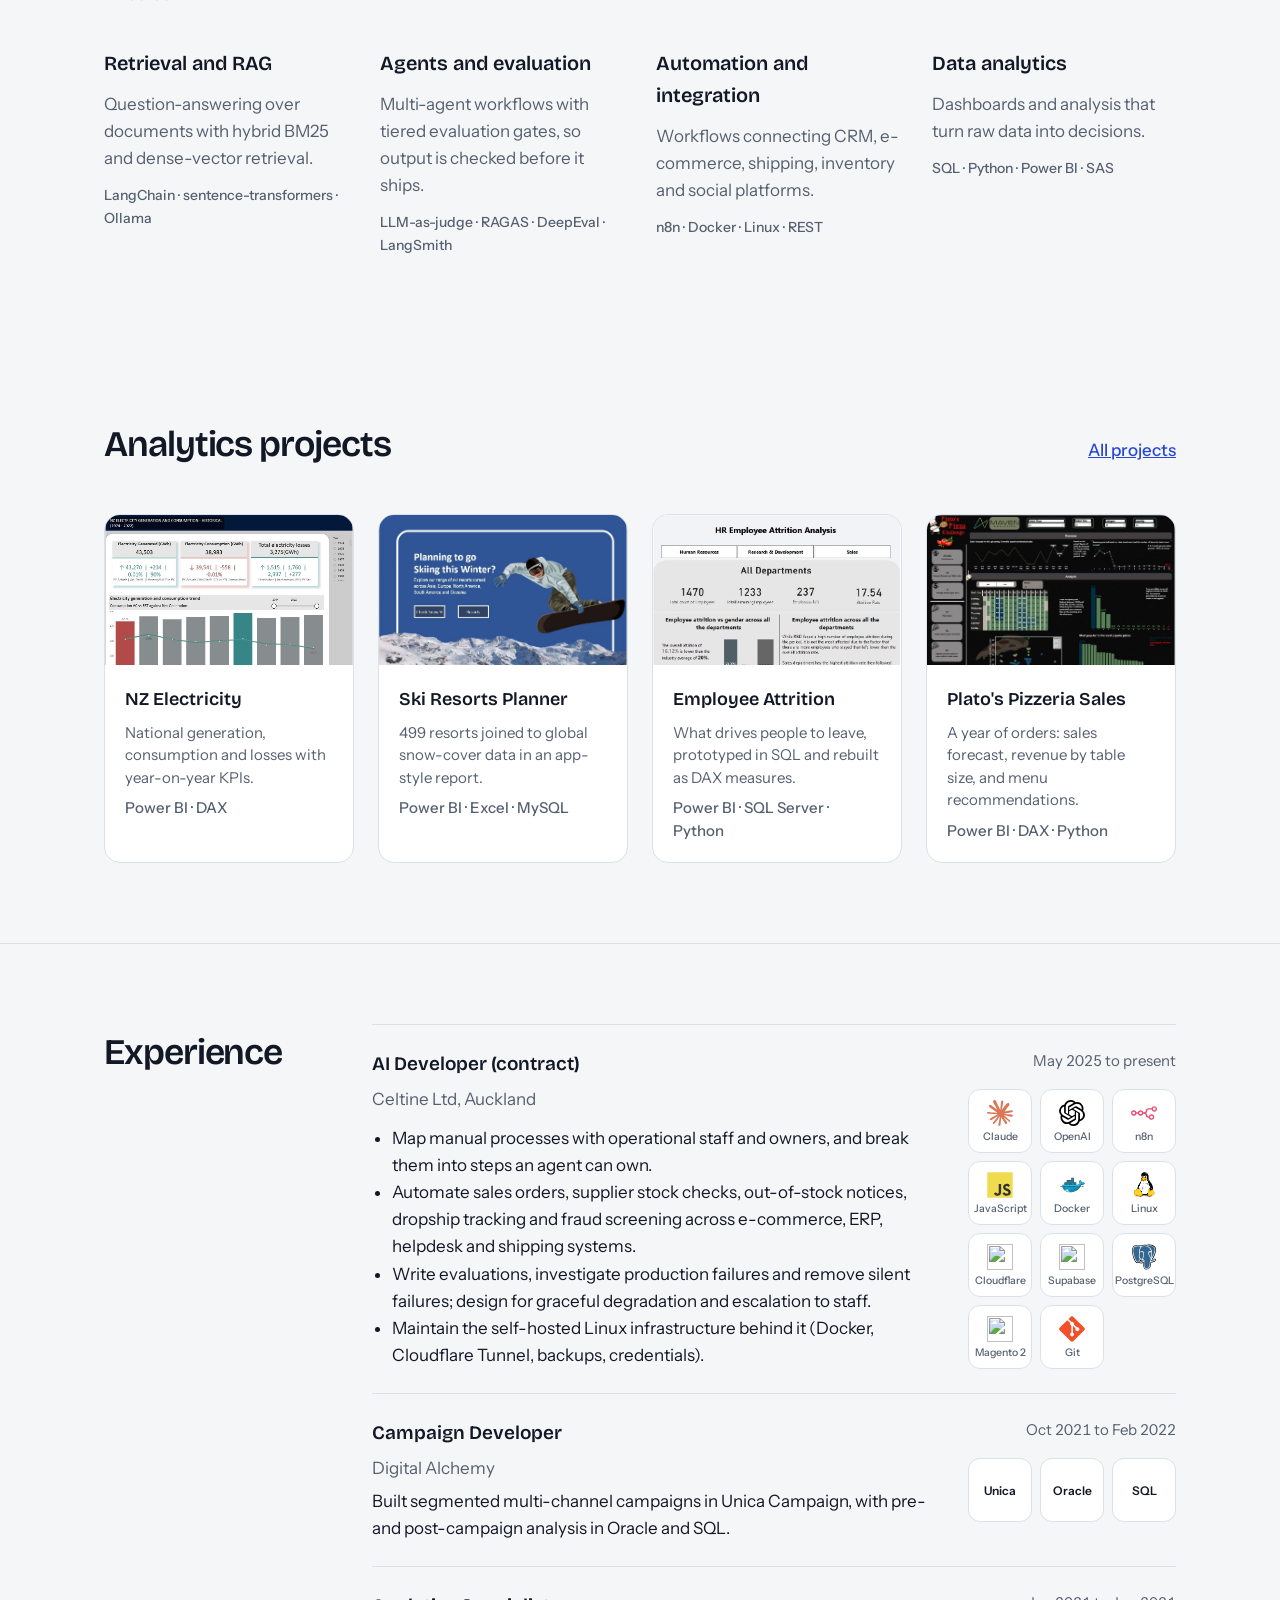
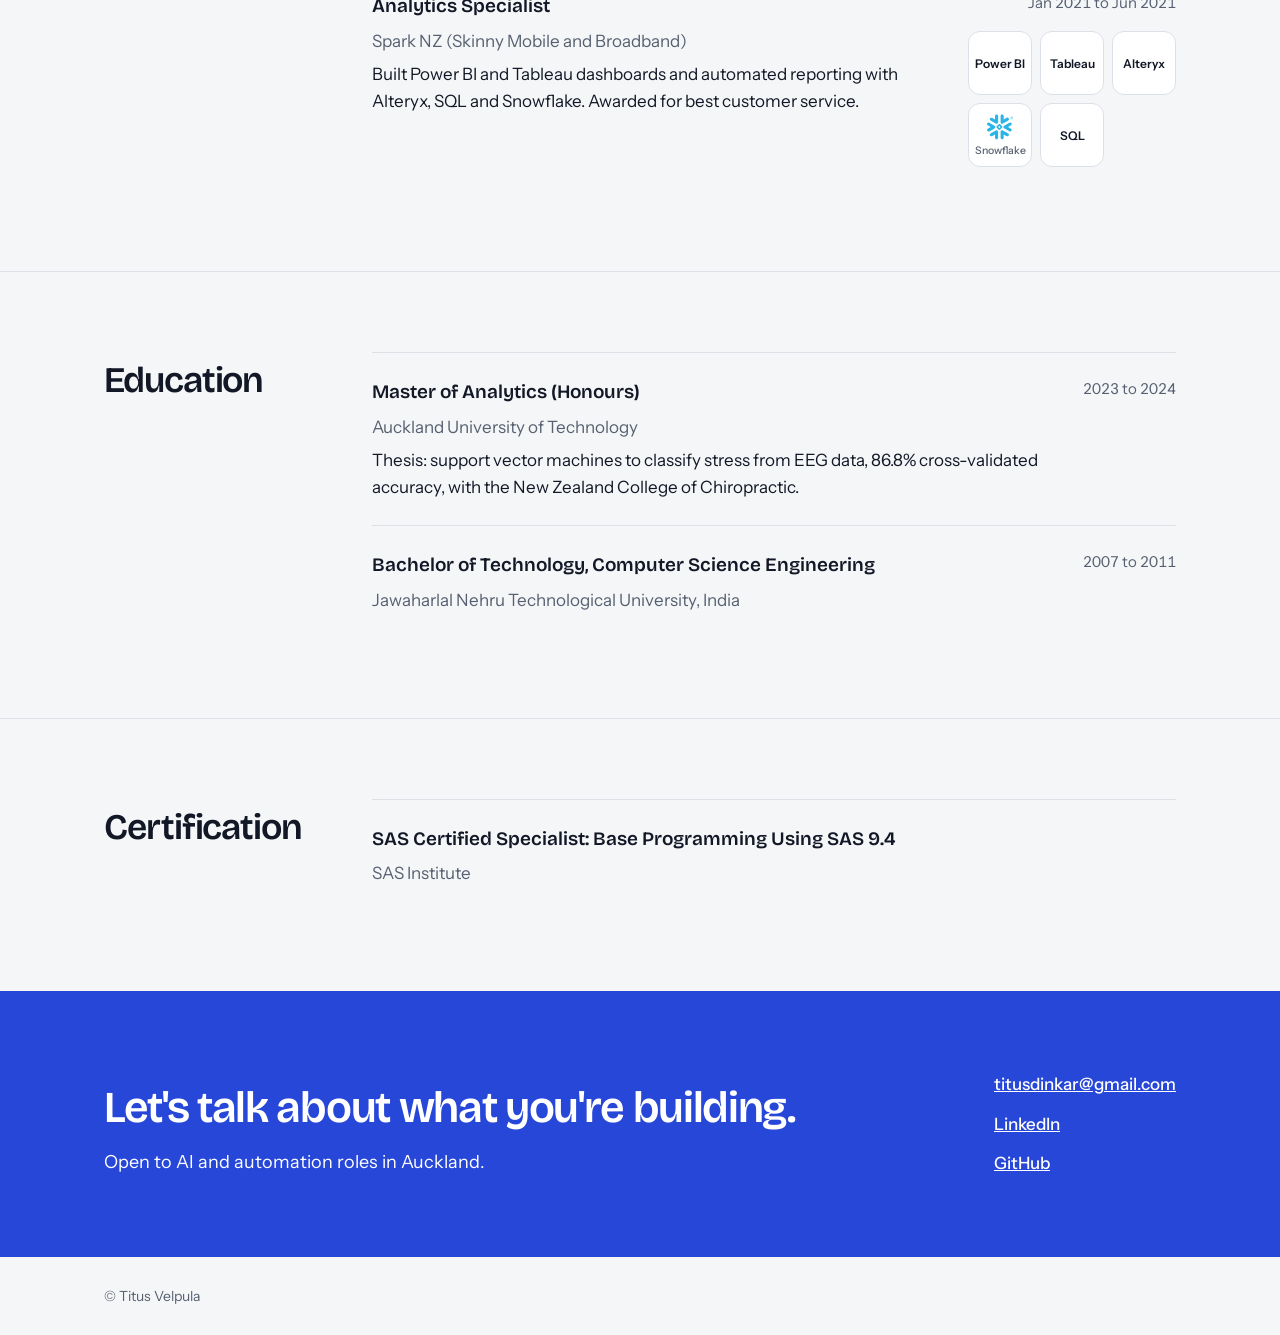
==== commit 61fa8c2d: "Update portfolio items" ====
--- a/portfolio/index.html
+++ b/portfolio/index.html
@@ -51,7 +51,7 @@
 
       <div class="split feature">
         <div class="split-text">
-          <p class="label">Personal project · 2026</p>
+          <p class="label">Personal project · 2024 (redone)</p>
           <h3 class="h-feature">RAG Research Assistant</h3>
           <p class="lead on-dark-muted">Ask questions about five well-known papers on retrieval and RAG. It answers only from the papers, cites the paper and page for every claim, and says when they don't cover a question.</p>
           <p class="lead on-dark-muted">I didn't just build it, I measured it: three retrievers and four chunk sizes, scored on 36 reviewed test questions, with an LLM reviewer that agreed with my own review 94% of the time.</p>
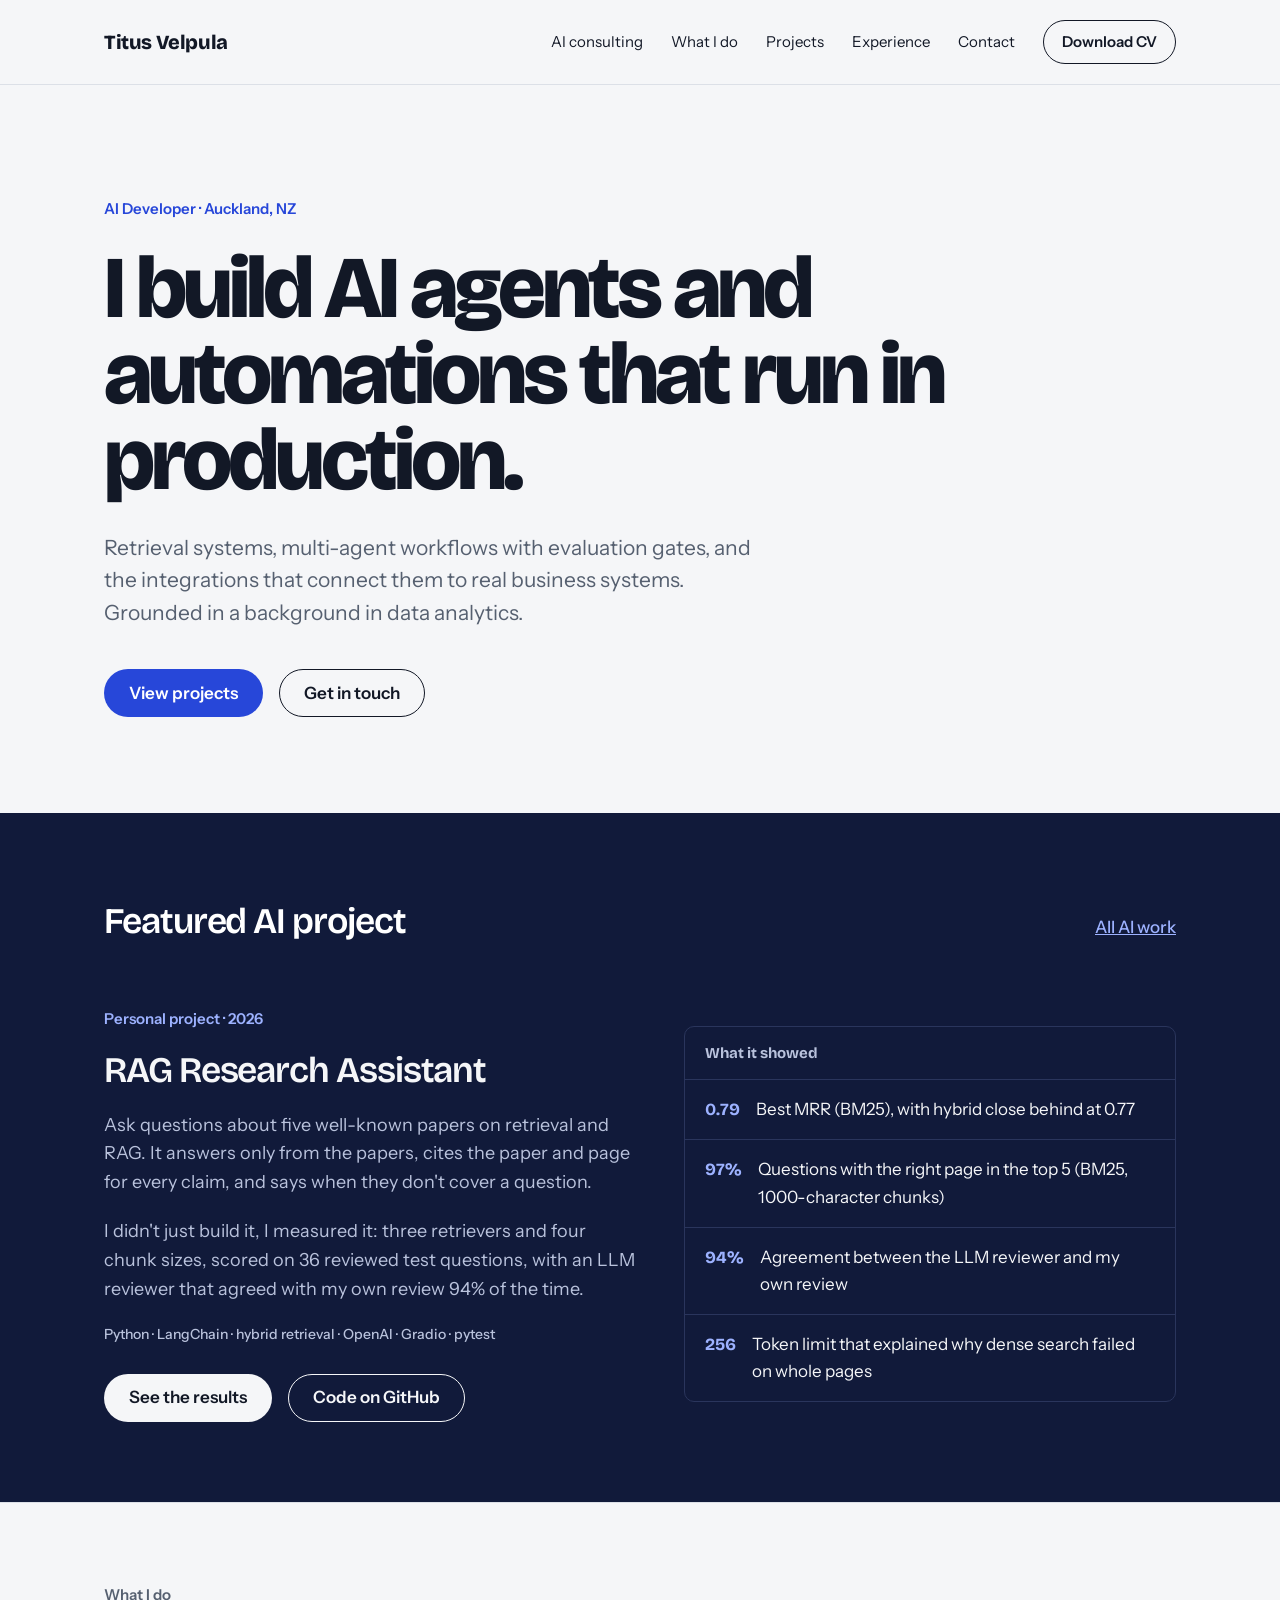
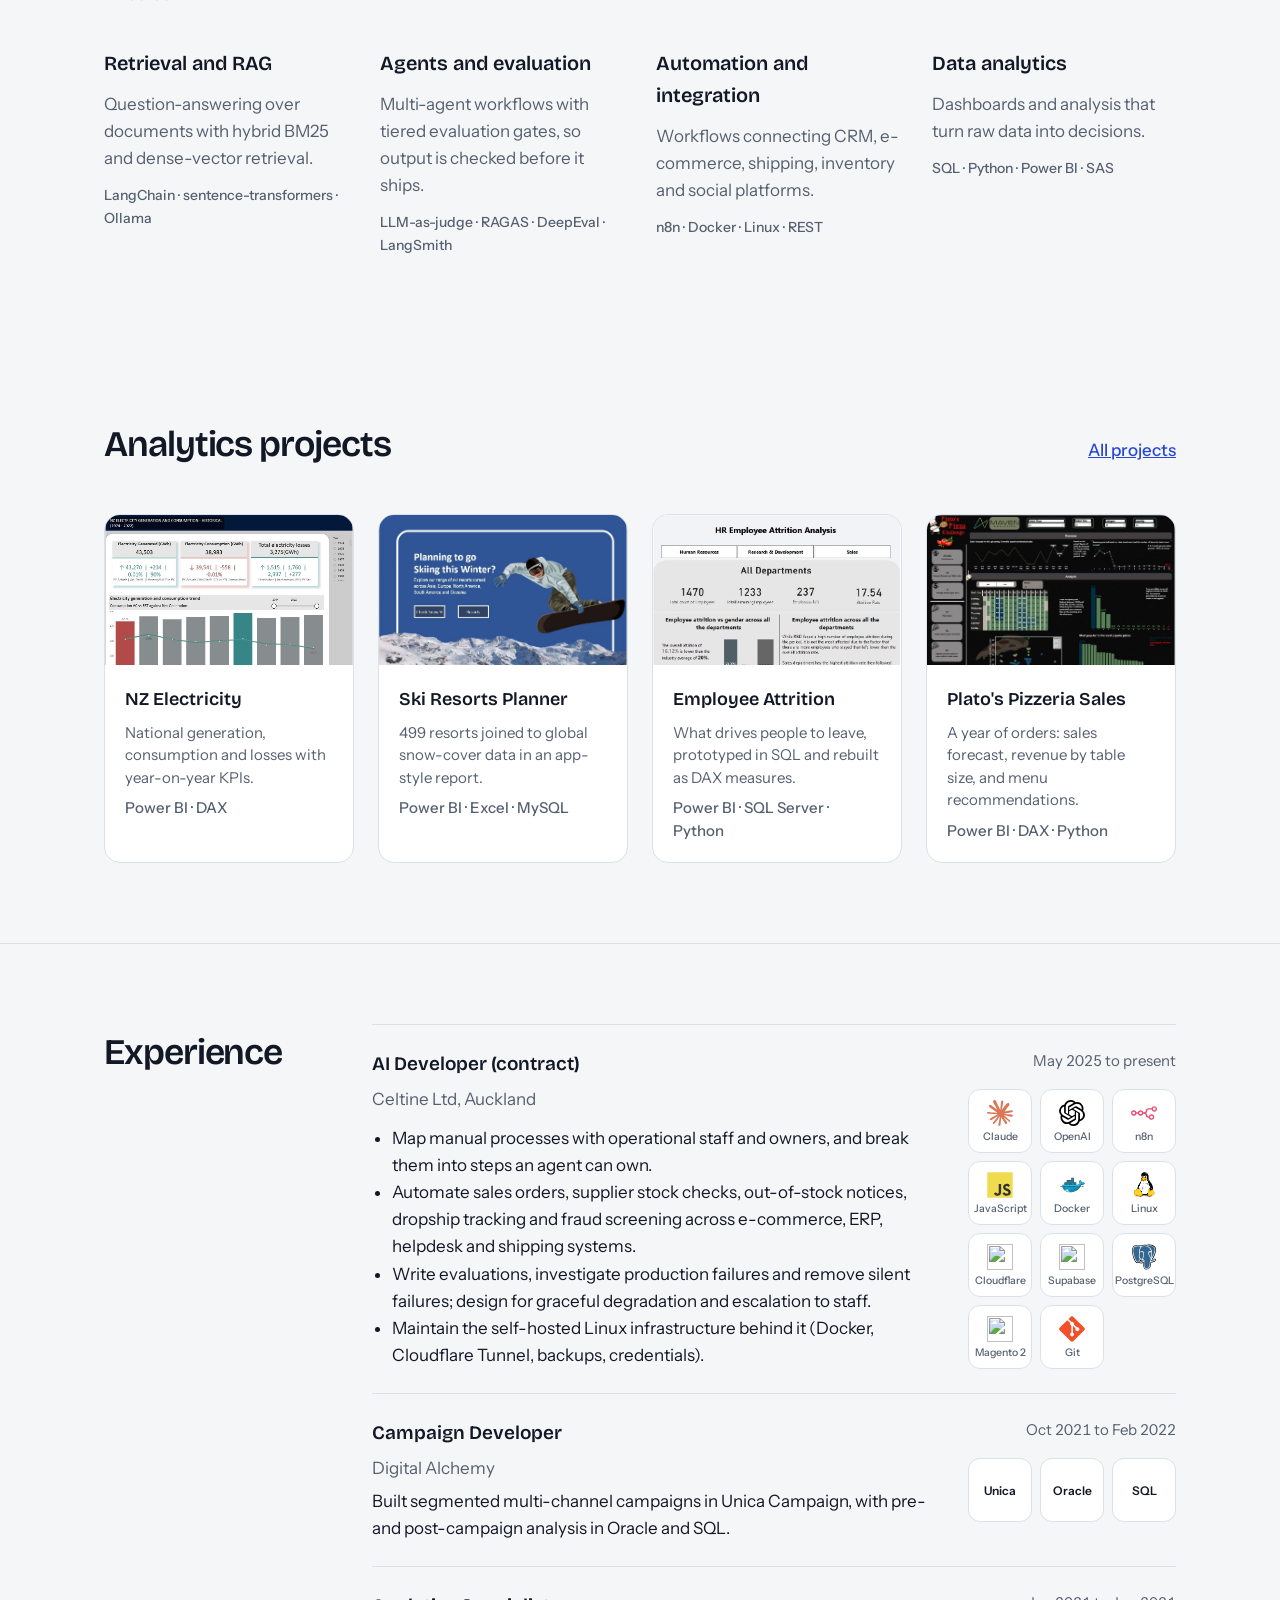
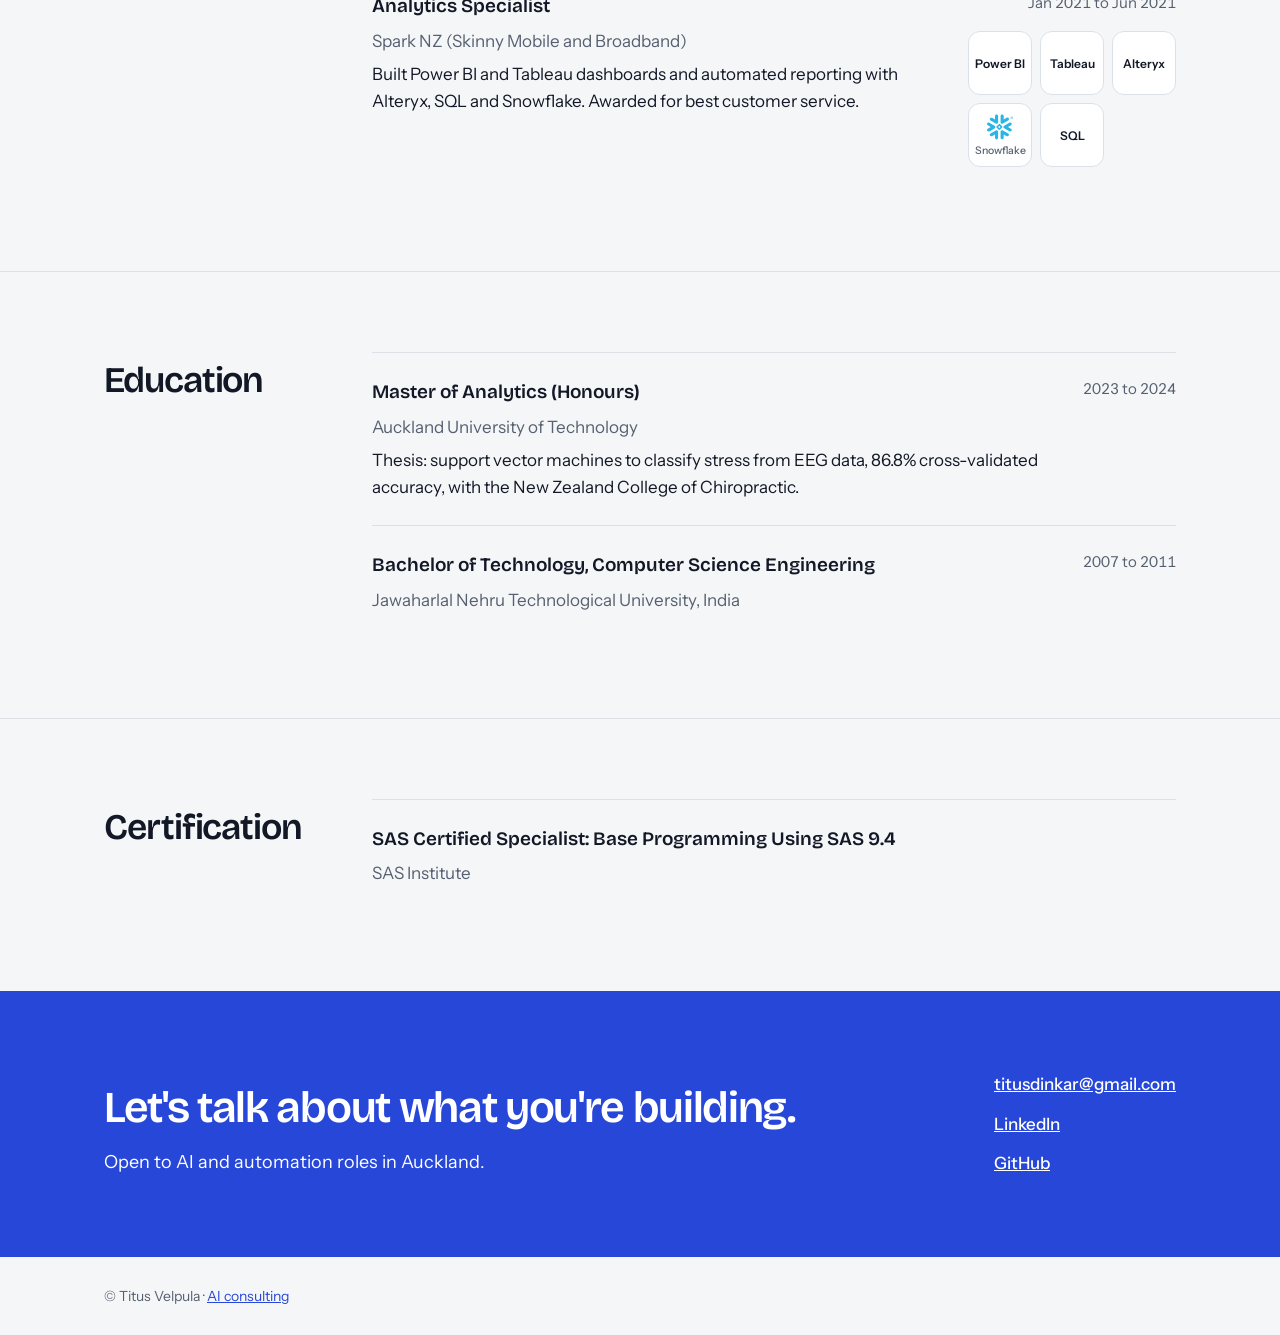
==== commit 478a7b64: "Link the portfolio back to the consulting site" ====
--- a/portfolio/index.html
+++ b/portfolio/index.html
@@ -16,6 +16,7 @@
   <nav class="container nav" aria-label="Main">
     <a class="brand" href="index.html">Titus Velpula</a>
     <div class="nav-links">
+      <a href="../index.html">AI consulting</a>
       <a href="#work">What I do</a>
       <a href="projects.html">Projects</a>
       <a href="#experience">Experience</a>
@@ -51,7 +52,7 @@
 
       <div class="split feature">
         <div class="split-text">
-          <p class="label">Personal project · 2024 (redone)</p>
+          <p class="label">Personal project · 2026</p>
           <h3 class="h-feature">RAG Research Assistant</h3>
           <p class="lead on-dark-muted">Ask questions about five well-known papers on retrieval and RAG. It answers only from the papers, cites the paper and page for every claim, and says when they don't cover a question.</p>
           <p class="lead on-dark-muted">I didn't just build it, I measured it: three retrievers and four chunk sizes, scored on 36 reviewed test questions, with an LLM reviewer that agreed with my own review 94% of the time.</p>
@@ -281,7 +282,7 @@
 
 </main>
 
-<footer class="container site-footer">© Titus Velpula</footer>
+<footer class="container site-footer">© Titus Velpula · <a href="../index.html">AI consulting</a></footer>
 
 </body>
 </html>
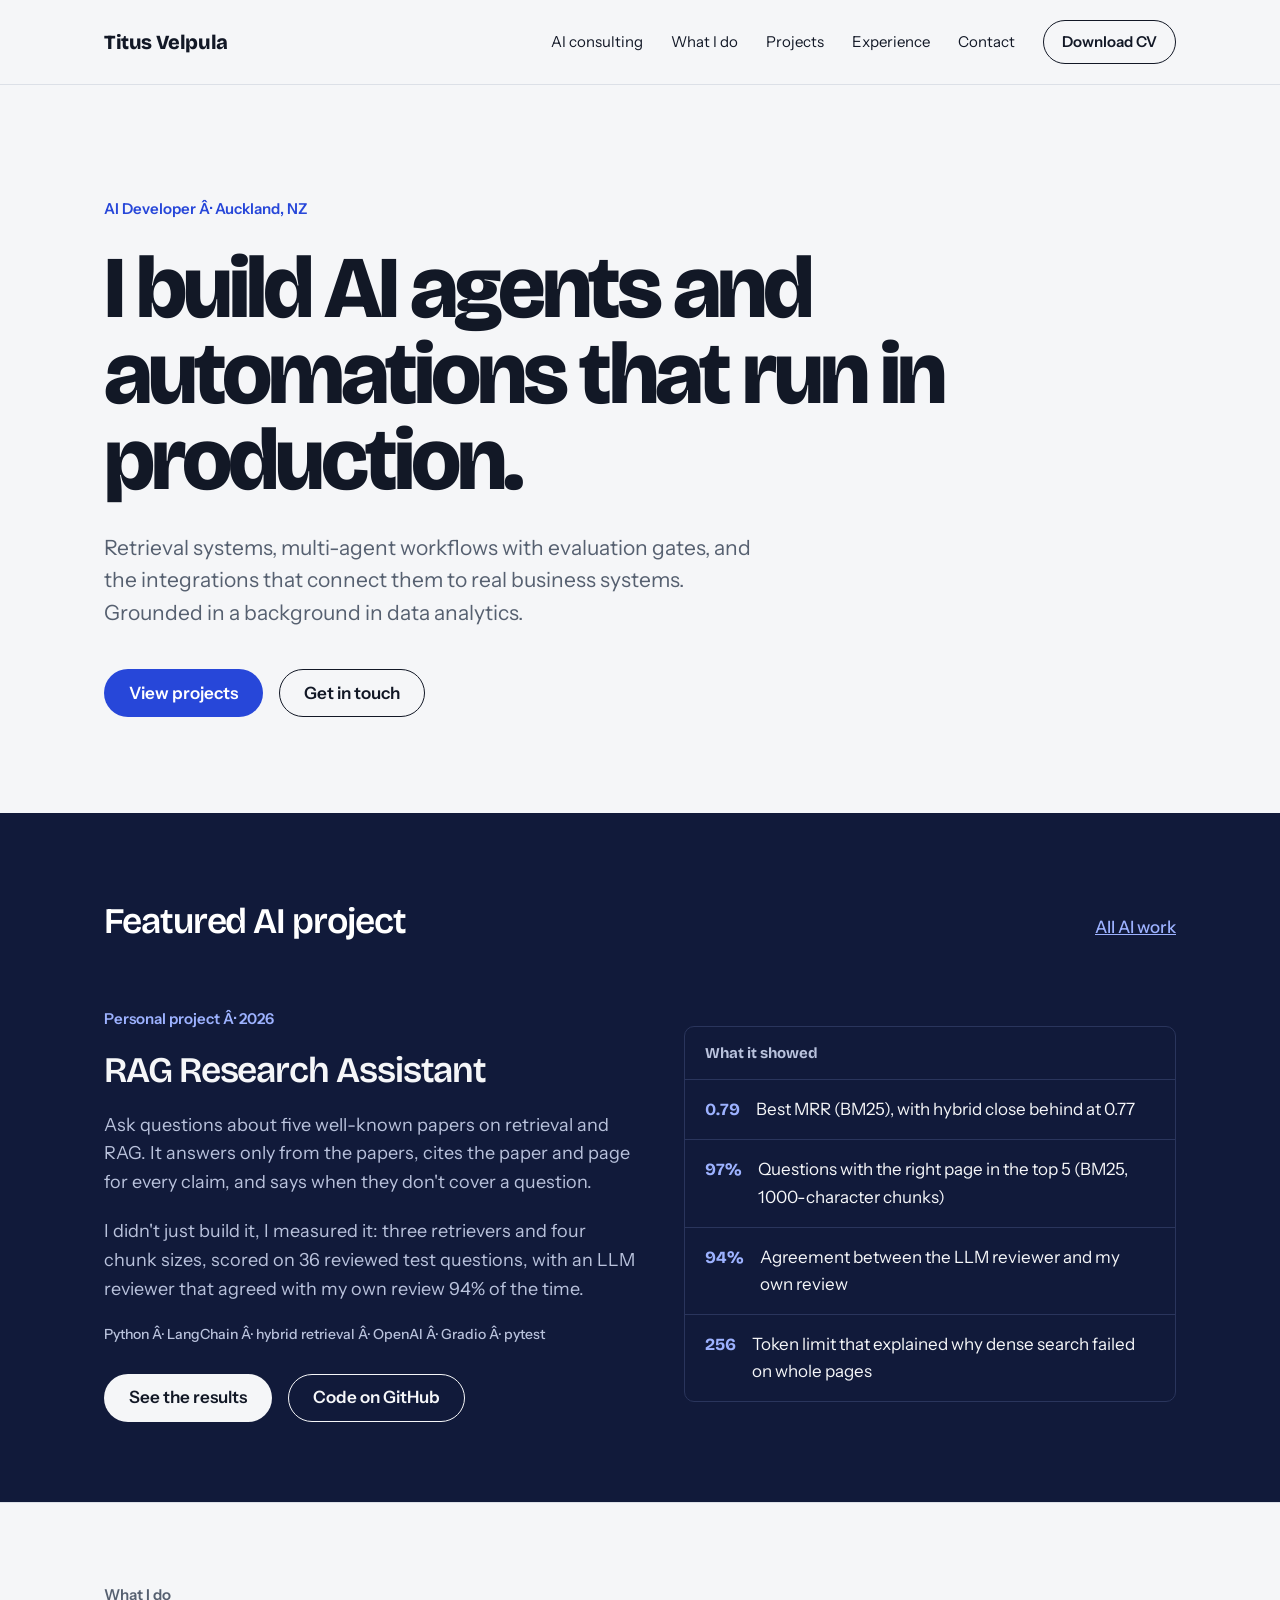
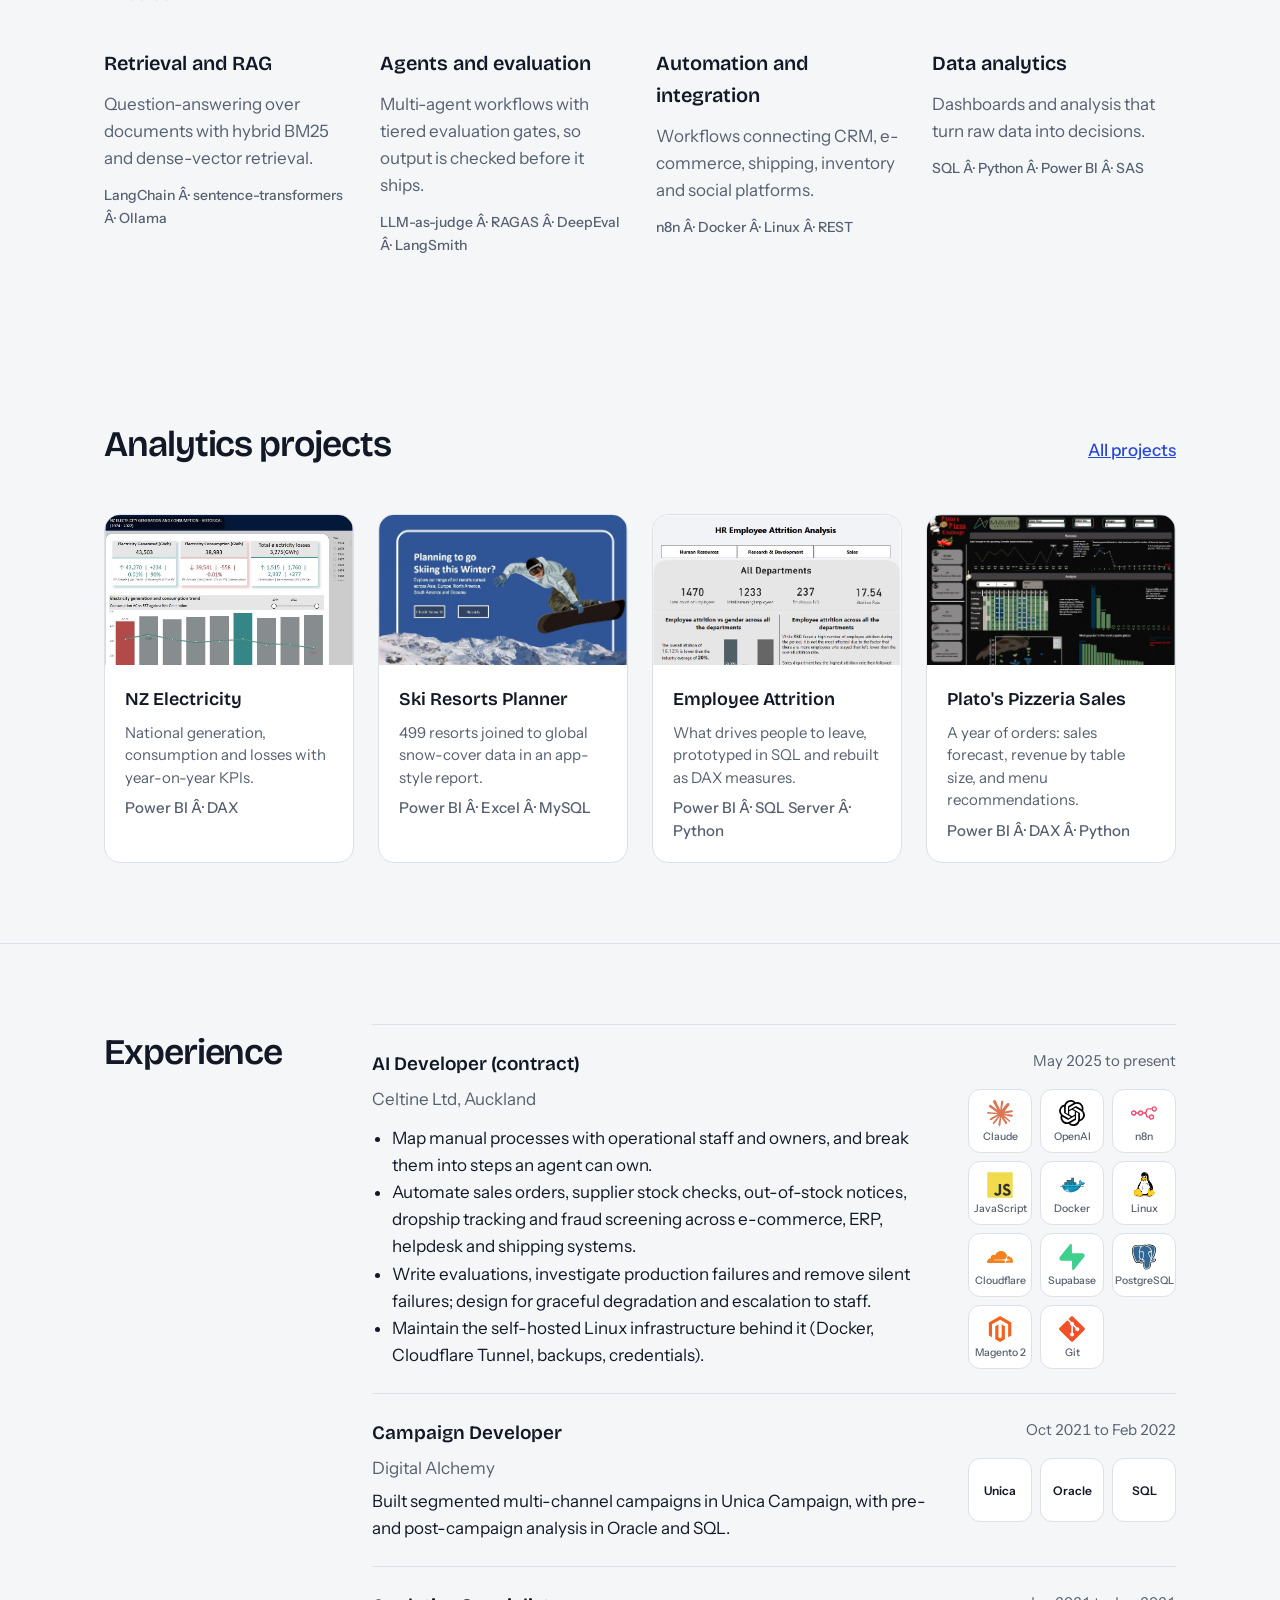
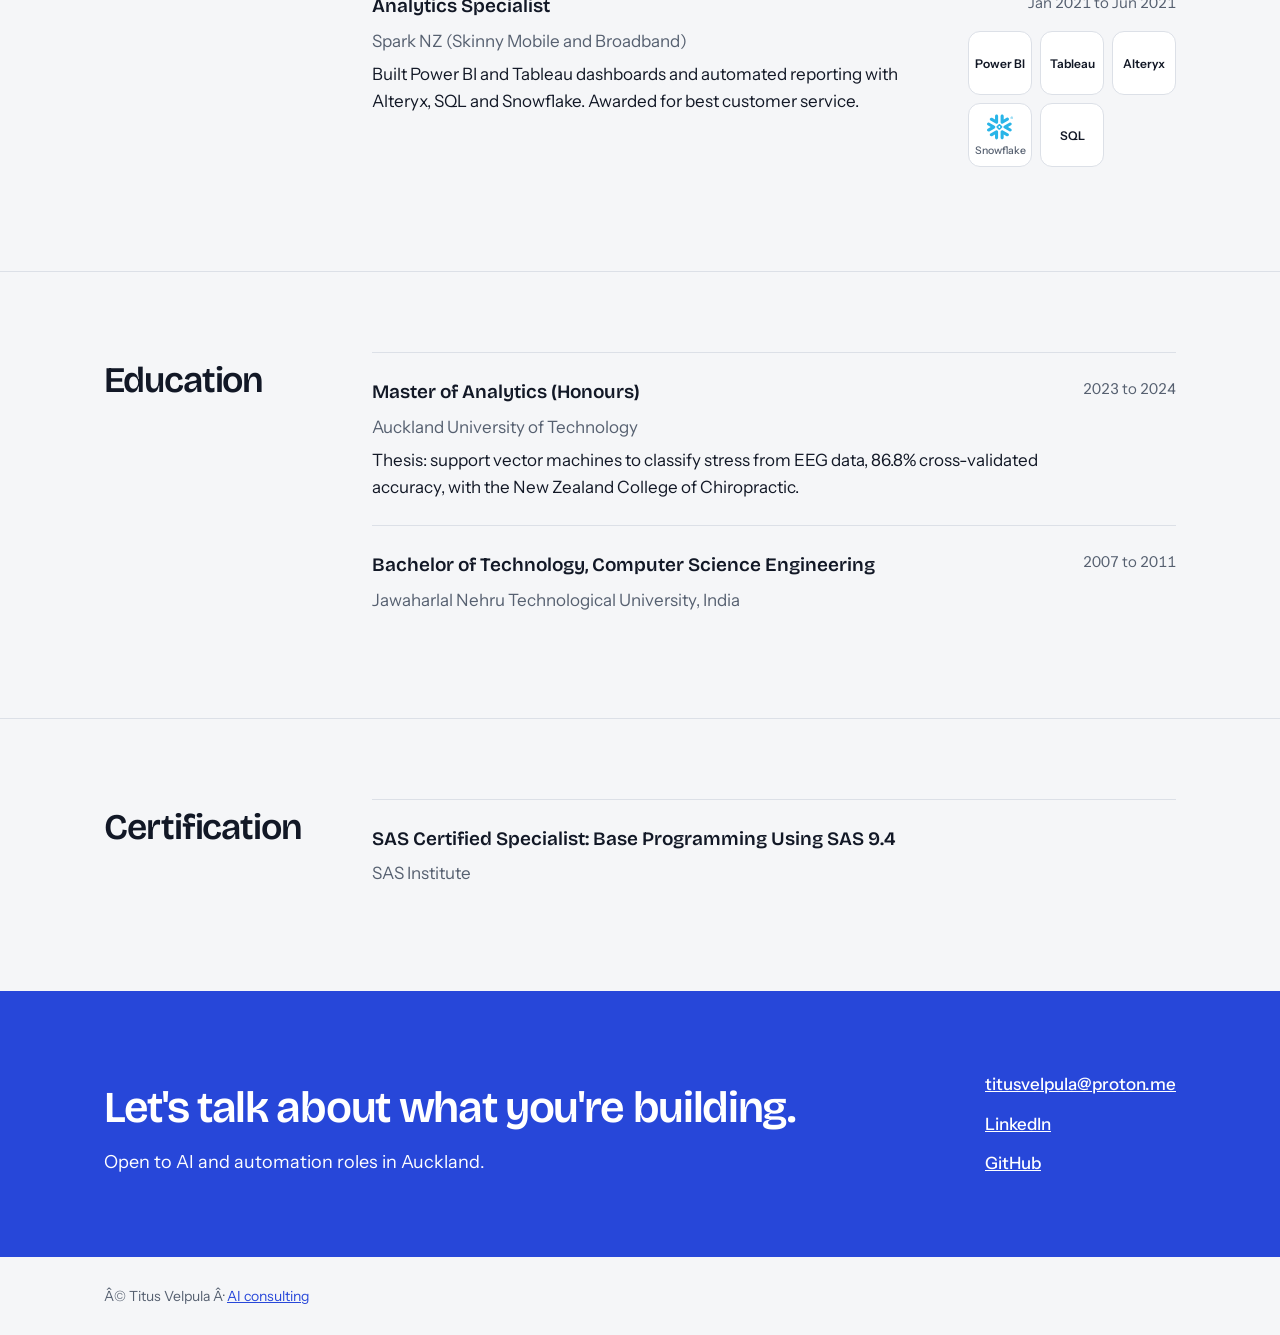
==== commit d633914b: "use proton.me contact email" ====
--- a/portfolio/index.html
+++ b/portfolio/index.html
@@ -1,4 +1,4 @@
-<!doctype html>
+﻿<!doctype html>
 <html lang="en">
 <head>
   <meta charset="utf-8">
@@ -32,7 +32,7 @@
   <!-- ===================== HERO ===================== -->
   <section class="hero">
     <div class="container">
-      <p class="label">AI Developer · Auckland, NZ</p>
+      <p class="label">AI Developer Â· Auckland, NZ</p>
       <h1>I build AI agents and automations that run in production.</h1>
       <p class="hero-sub">Retrieval systems, multi-agent workflows with evaluation gates, and the integrations that connect them to real business systems. Grounded in a background in data analytics.</p>
       <div class="btn-row">
@@ -52,11 +52,11 @@
 
       <div class="split feature">
         <div class="split-text">
-          <p class="label">Personal project · 2026</p>
+          <p class="label">Personal project Â· 2026</p>
           <h3 class="h-feature">RAG Research Assistant</h3>
           <p class="lead on-dark-muted">Ask questions about five well-known papers on retrieval and RAG. It answers only from the papers, cites the paper and page for every claim, and says when they don't cover a question.</p>
           <p class="lead on-dark-muted">I didn't just build it, I measured it: three retrievers and four chunk sizes, scored on 36 reviewed test questions, with an LLM reviewer that agreed with my own review 94% of the time.</p>
-          <p class="stack">Python · LangChain · hybrid retrieval · OpenAI · Gradio · pytest</p>
+          <p class="stack">Python Â· LangChain Â· hybrid retrieval Â· OpenAI Â· Gradio Â· pytest</p>
           <div class="btn-row" style="margin-top:8px">
             <a class="btn btn-light" href="projects.html#research">See the results</a>
             <a class="btn btn-outline" style="border-color:var(--bg); color:var(--bg)" href="https://github.com/TitusDV/rag-research-assistant">Code on GitHub</a>
@@ -82,22 +82,22 @@
         <div class="skill">
           <h3>Retrieval and RAG</h3>
           <p class="muted">Question-answering over documents with hybrid BM25 and dense-vector retrieval.</p>
-          <p class="stack">LangChain · sentence-transformers · Ollama</p>
+          <p class="stack">LangChain Â· sentence-transformers Â· Ollama</p>
         </div>
         <div class="skill">
           <h3>Agents and evaluation</h3>
           <p class="muted">Multi-agent workflows with tiered evaluation gates, so output is checked before it ships.</p>
-          <p class="stack">LLM-as-judge · RAGAS · DeepEval · LangSmith</p>
+          <p class="stack">LLM-as-judge Â· RAGAS Â· DeepEval Â· LangSmith</p>
         </div>
         <div class="skill">
           <h3>Automation and integration</h3>
           <p class="muted">Workflows connecting CRM, e-commerce, shipping, inventory and social platforms.</p>
-          <p class="stack">n8n · Docker · Linux · REST</p>
+          <p class="stack">n8n Â· Docker Â· Linux Â· REST</p>
         </div>
         <div class="skill">
           <h3>Data analytics</h3>
           <p class="muted">Dashboards and analysis that turn raw data into decisions.</p>
-          <p class="stack">SQL · Python · Power BI · SAS</p>
+          <p class="stack">SQL Â· Python Â· Power BI Â· SAS</p>
         </div>
       </div>
     </div>
@@ -117,7 +117,7 @@
           <div class="body">
             <h3>NZ Electricity</h3>
             <p class="muted">National generation, consumption and losses with year-on-year KPIs.</p>
-            <p class="stack">Power BI · DAX</p>
+            <p class="stack">Power BI Â· DAX</p>
           </div>
         </a>
         <a class="project-card" href="projects.html#ski">
@@ -125,7 +125,7 @@
           <div class="body">
             <h3>Ski Resorts Planner</h3>
             <p class="muted">499 resorts joined to global snow-cover data in an app-style report.</p>
-            <p class="stack">Power BI · Excel · MySQL</p>
+            <p class="stack">Power BI Â· Excel Â· MySQL</p>
           </div>
         </a>
         <a class="project-card" href="projects.html#attrition">
@@ -133,7 +133,7 @@
           <div class="body">
             <h3>Employee Attrition</h3>
             <p class="muted">What drives people to leave, prototyped in SQL and rebuilt as DAX measures.</p>
-            <p class="stack">Power BI · SQL Server · Python</p>
+            <p class="stack">Power BI Â· SQL Server Â· Python</p>
           </div>
         </a>
         <a class="project-card" href="projects.html#pizza">
@@ -141,7 +141,7 @@
           <div class="body">
             <h3>Plato's Pizzeria Sales</h3>
             <p class="muted">A year of orders: sales forecast, revenue by table size, and menu recommendations.</p>
-            <p class="stack">Power BI · DAX · Python</p>
+            <p class="stack">Power BI Â· DAX Â· Python</p>
           </div>
         </a>
       </div>
@@ -273,7 +273,7 @@
         <p class="lead">Open to AI and automation roles in Auckland.</p>
       </div>
       <div class="contact-links">
-        <a href="mailto:titusdinkar@gmail.com">titusdinkar@gmail.com</a>
+        <a href="mailto:titusvelpula@proton.me">titusvelpula@proton.me</a>
         <a href="https://www.linkedin.com/in/titus-dinakar-velpula/">LinkedIn</a>
         <a href="https://github.com/TitusDV">GitHub</a>
       </div>
@@ -282,7 +282,7 @@
 
 </main>
 
-<footer class="container site-footer">© Titus Velpula · <a href="../index.html">AI consulting</a></footer>
+<footer class="container site-footer">Â© Titus Velpula Â· <a href="../index.html">AI consulting</a></footer>
 
 </body>
 </html>
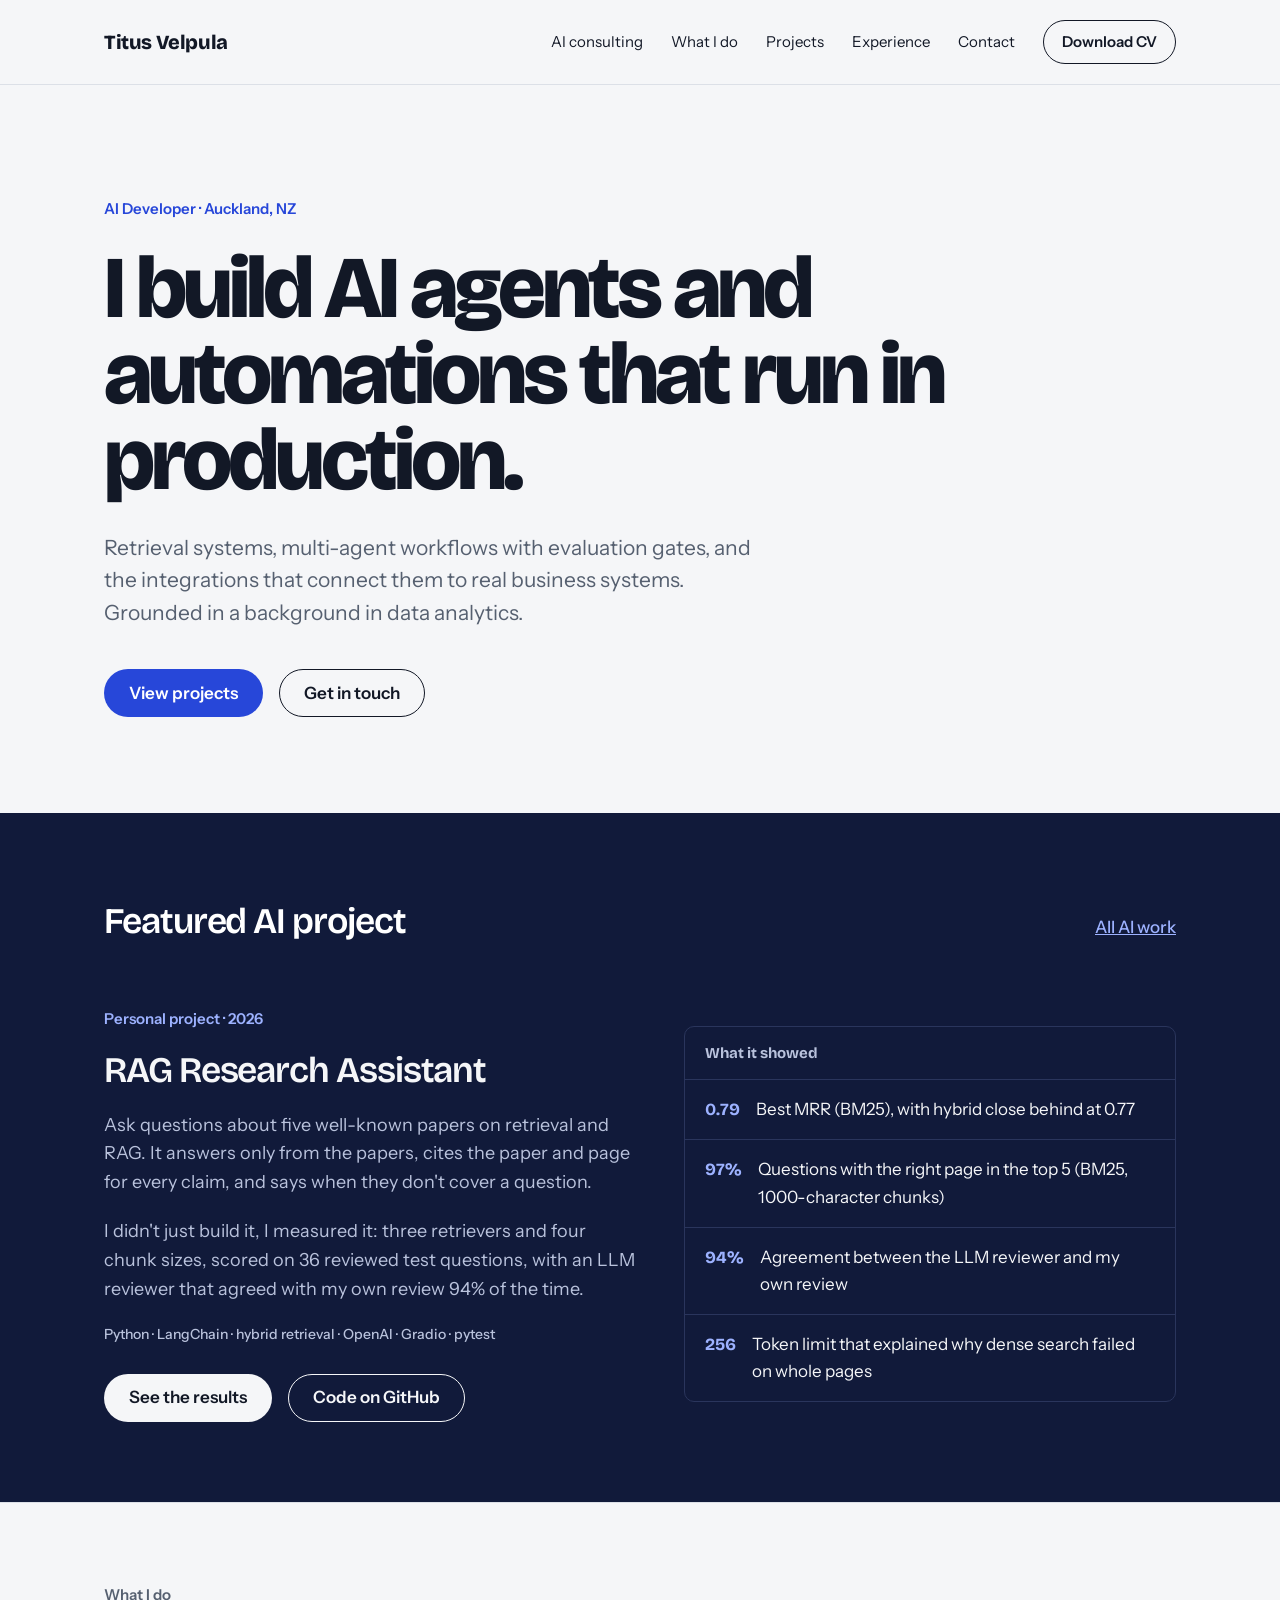
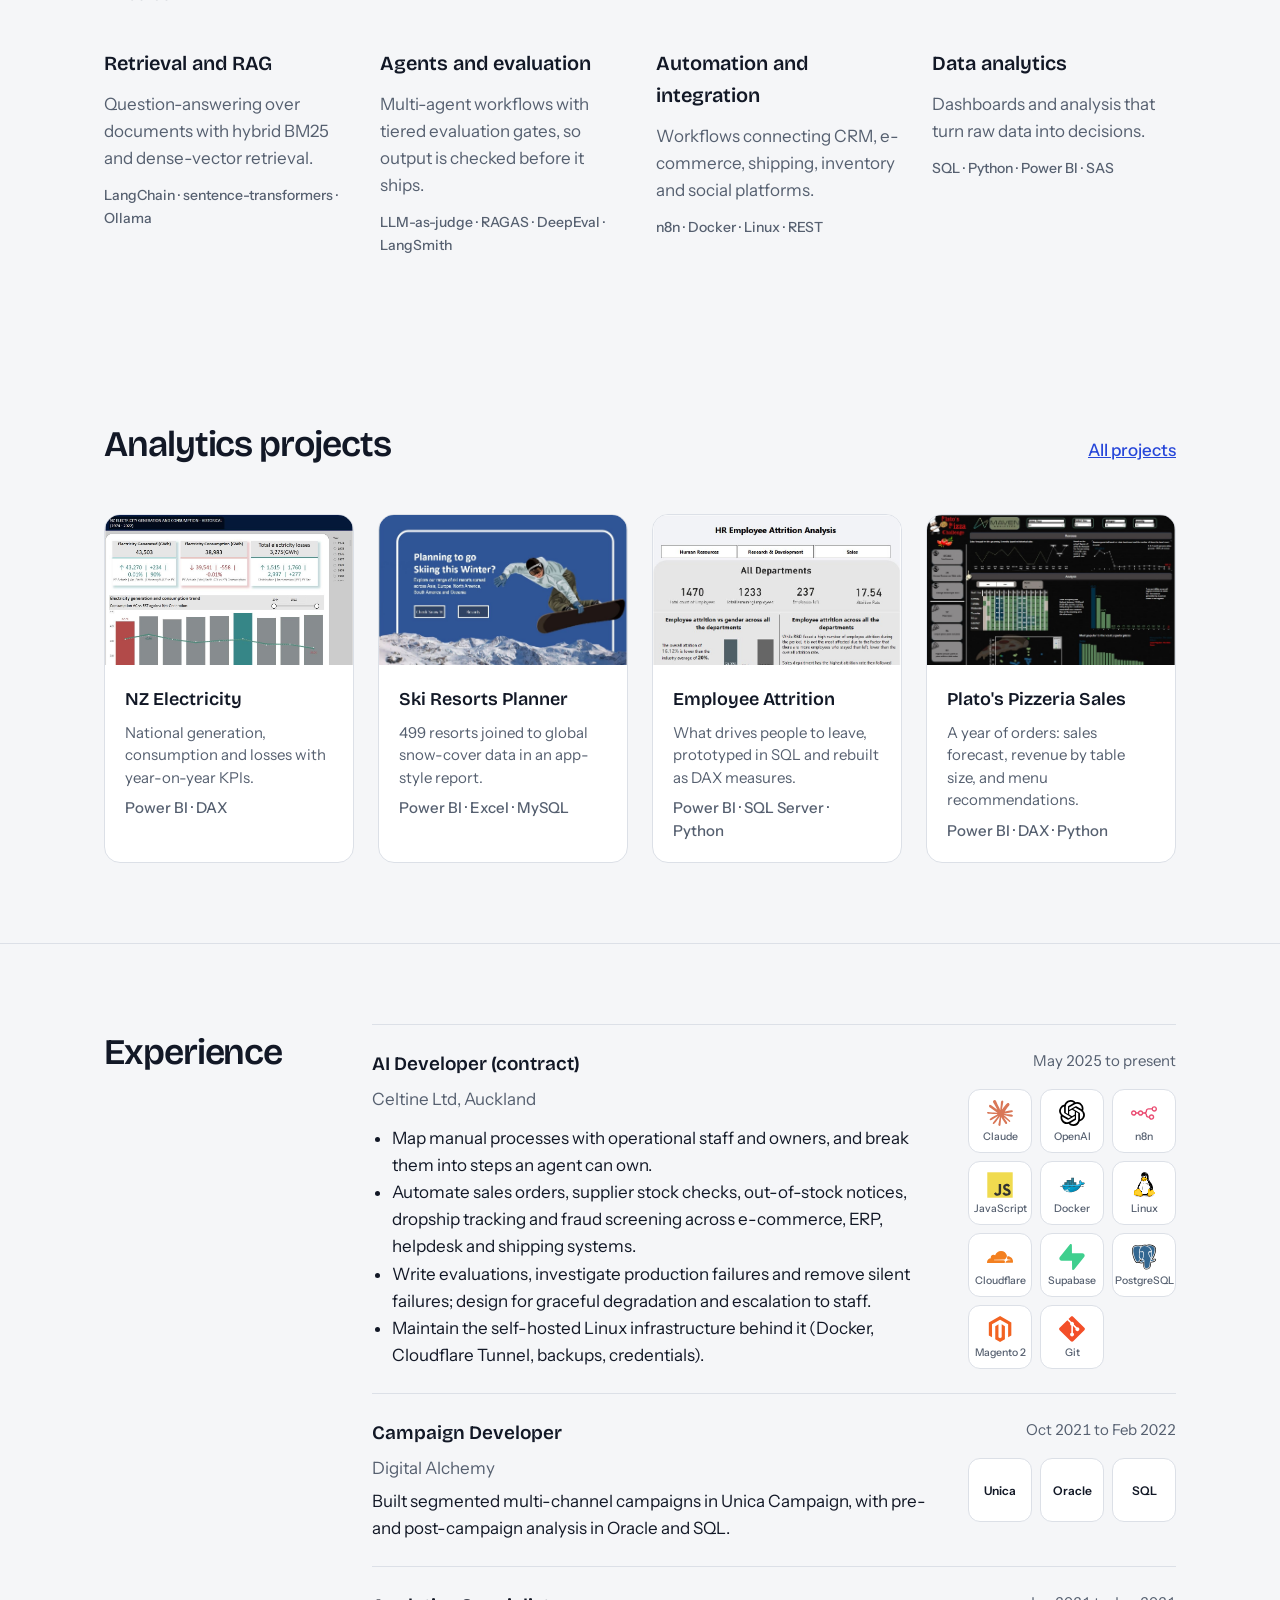
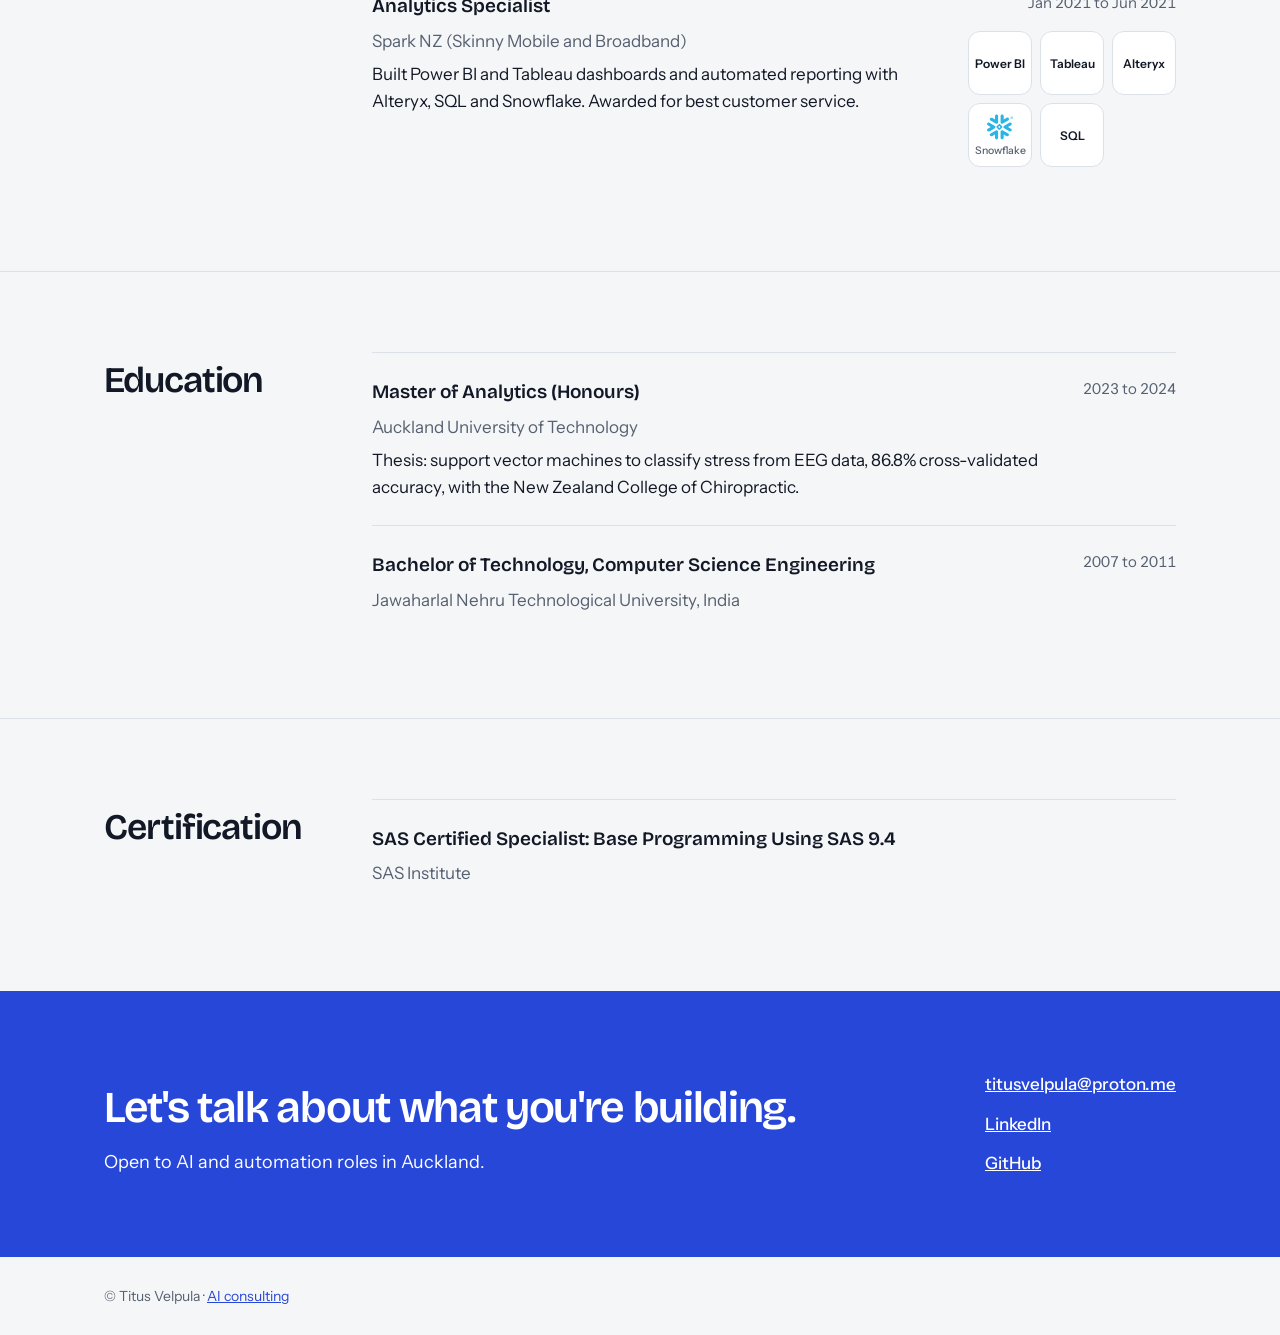
==== commit db2a7b14: "Fixed garble chars" ====
--- a/portfolio/index.html
+++ b/portfolio/index.html
@@ -1,4 +1,4 @@
-﻿<!doctype html>
+<!doctype html>
 <html lang="en">
 <head>
   <meta charset="utf-8">
@@ -32,7 +32,7 @@
   <!-- ===================== HERO ===================== -->
   <section class="hero">
     <div class="container">
-      <p class="label">AI Developer Â· Auckland, NZ</p>
+      <p class="label">AI Developer · Auckland, NZ</p>
       <h1>I build AI agents and automations that run in production.</h1>
       <p class="hero-sub">Retrieval systems, multi-agent workflows with evaluation gates, and the integrations that connect them to real business systems. Grounded in a background in data analytics.</p>
       <div class="btn-row">
@@ -52,11 +52,11 @@
 
       <div class="split feature">
         <div class="split-text">
-          <p class="label">Personal project Â· 2026</p>
+          <p class="label">Personal project · 2026</p>
           <h3 class="h-feature">RAG Research Assistant</h3>
           <p class="lead on-dark-muted">Ask questions about five well-known papers on retrieval and RAG. It answers only from the papers, cites the paper and page for every claim, and says when they don't cover a question.</p>
           <p class="lead on-dark-muted">I didn't just build it, I measured it: three retrievers and four chunk sizes, scored on 36 reviewed test questions, with an LLM reviewer that agreed with my own review 94% of the time.</p>
-          <p class="stack">Python Â· LangChain Â· hybrid retrieval Â· OpenAI Â· Gradio Â· pytest</p>
+          <p class="stack">Python · LangChain · hybrid retrieval · OpenAI · Gradio · pytest</p>
           <div class="btn-row" style="margin-top:8px">
             <a class="btn btn-light" href="projects.html#research">See the results</a>
             <a class="btn btn-outline" style="border-color:var(--bg); color:var(--bg)" href="https://github.com/TitusDV/rag-research-assistant">Code on GitHub</a>
@@ -82,22 +82,22 @@
         <div class="skill">
           <h3>Retrieval and RAG</h3>
           <p class="muted">Question-answering over documents with hybrid BM25 and dense-vector retrieval.</p>
-          <p class="stack">LangChain Â· sentence-transformers Â· Ollama</p>
+          <p class="stack">LangChain · sentence-transformers · Ollama</p>
         </div>
         <div class="skill">
           <h3>Agents and evaluation</h3>
           <p class="muted">Multi-agent workflows with tiered evaluation gates, so output is checked before it ships.</p>
-          <p class="stack">LLM-as-judge Â· RAGAS Â· DeepEval Â· LangSmith</p>
+          <p class="stack">LLM-as-judge · RAGAS · DeepEval · LangSmith</p>
         </div>
         <div class="skill">
           <h3>Automation and integration</h3>
           <p class="muted">Workflows connecting CRM, e-commerce, shipping, inventory and social platforms.</p>
-          <p class="stack">n8n Â· Docker Â· Linux Â· REST</p>
+          <p class="stack">n8n · Docker · Linux · REST</p>
         </div>
         <div class="skill">
           <h3>Data analytics</h3>
           <p class="muted">Dashboards and analysis that turn raw data into decisions.</p>
-          <p class="stack">SQL Â· Python Â· Power BI Â· SAS</p>
+          <p class="stack">SQL · Python · Power BI · SAS</p>
         </div>
       </div>
     </div>
@@ -117,7 +117,7 @@
           <div class="body">
             <h3>NZ Electricity</h3>
             <p class="muted">National generation, consumption and losses with year-on-year KPIs.</p>
-            <p class="stack">Power BI Â· DAX</p>
+            <p class="stack">Power BI · DAX</p>
           </div>
         </a>
         <a class="project-card" href="projects.html#ski">
@@ -125,7 +125,7 @@
           <div class="body">
             <h3>Ski Resorts Planner</h3>
             <p class="muted">499 resorts joined to global snow-cover data in an app-style report.</p>
-            <p class="stack">Power BI Â· Excel Â· MySQL</p>
+            <p class="stack">Power BI · Excel · MySQL</p>
           </div>
         </a>
         <a class="project-card" href="projects.html#attrition">
@@ -133,7 +133,7 @@
           <div class="body">
             <h3>Employee Attrition</h3>
             <p class="muted">What drives people to leave, prototyped in SQL and rebuilt as DAX measures.</p>
-            <p class="stack">Power BI Â· SQL Server Â· Python</p>
+            <p class="stack">Power BI · SQL Server · Python</p>
           </div>
         </a>
         <a class="project-card" href="projects.html#pizza">
@@ -141,7 +141,7 @@
           <div class="body">
             <h3>Plato's Pizzeria Sales</h3>
             <p class="muted">A year of orders: sales forecast, revenue by table size, and menu recommendations.</p>
-            <p class="stack">Power BI Â· DAX Â· Python</p>
+            <p class="stack">Power BI · DAX · Python</p>
           </div>
         </a>
       </div>
@@ -282,7 +282,7 @@
 
 </main>
 
-<footer class="container site-footer">Â© Titus Velpula Â· <a href="../index.html">AI consulting</a></footer>
+<footer class="container site-footer">© Titus Velpula · <a href="../index.html">AI consulting</a></footer>
 
 </body>
 </html>
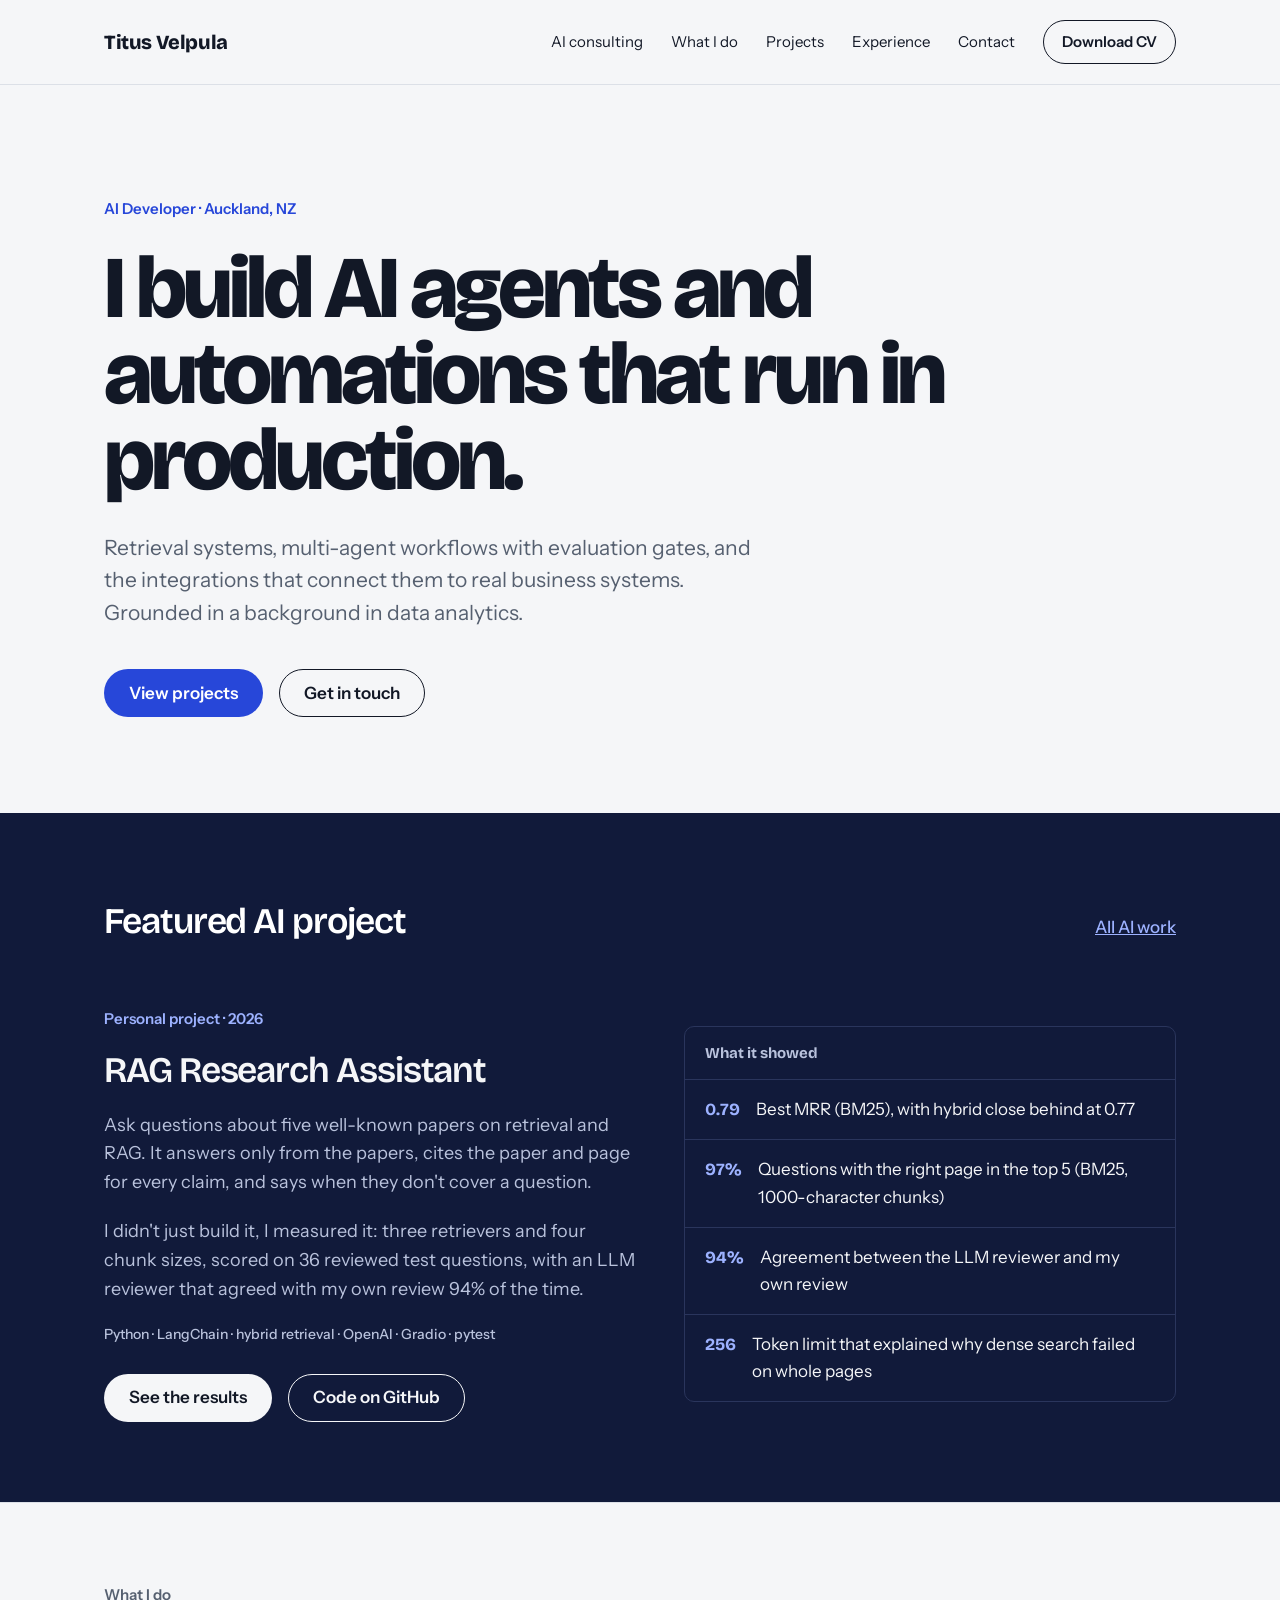
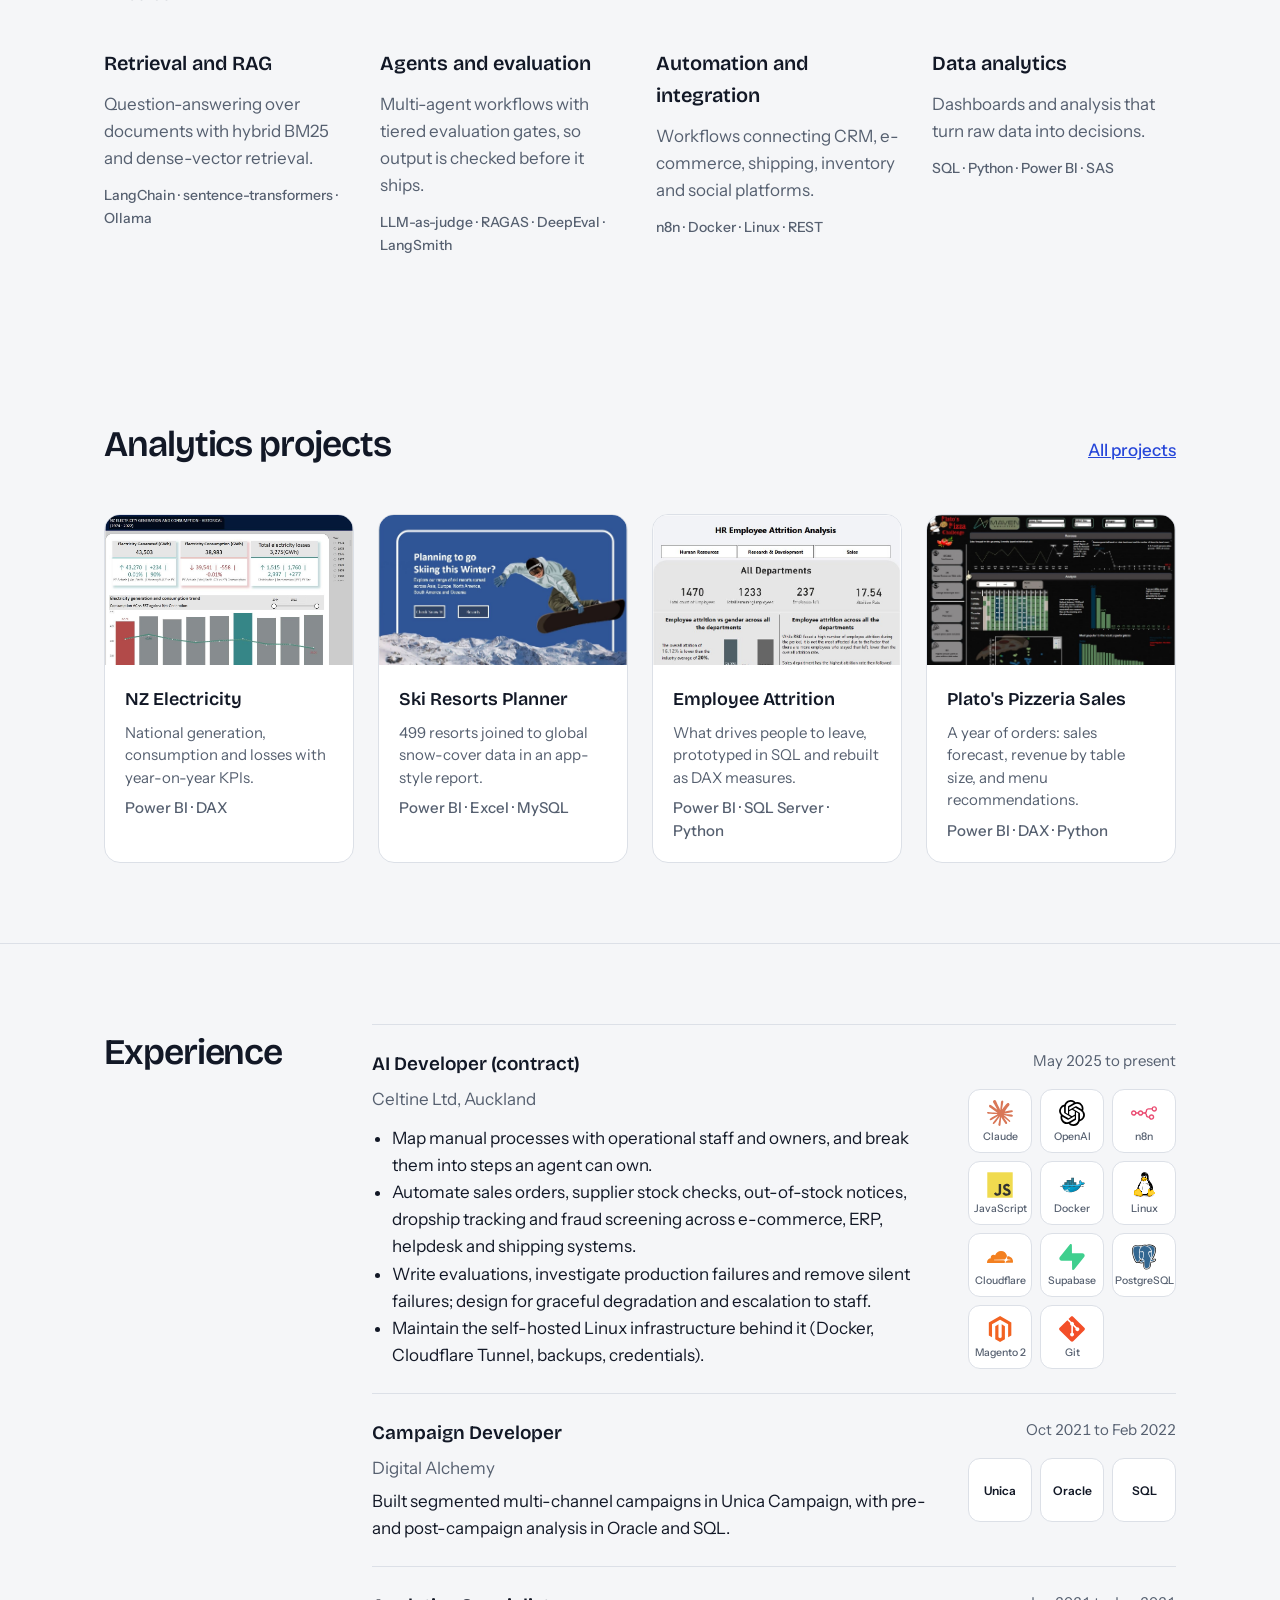
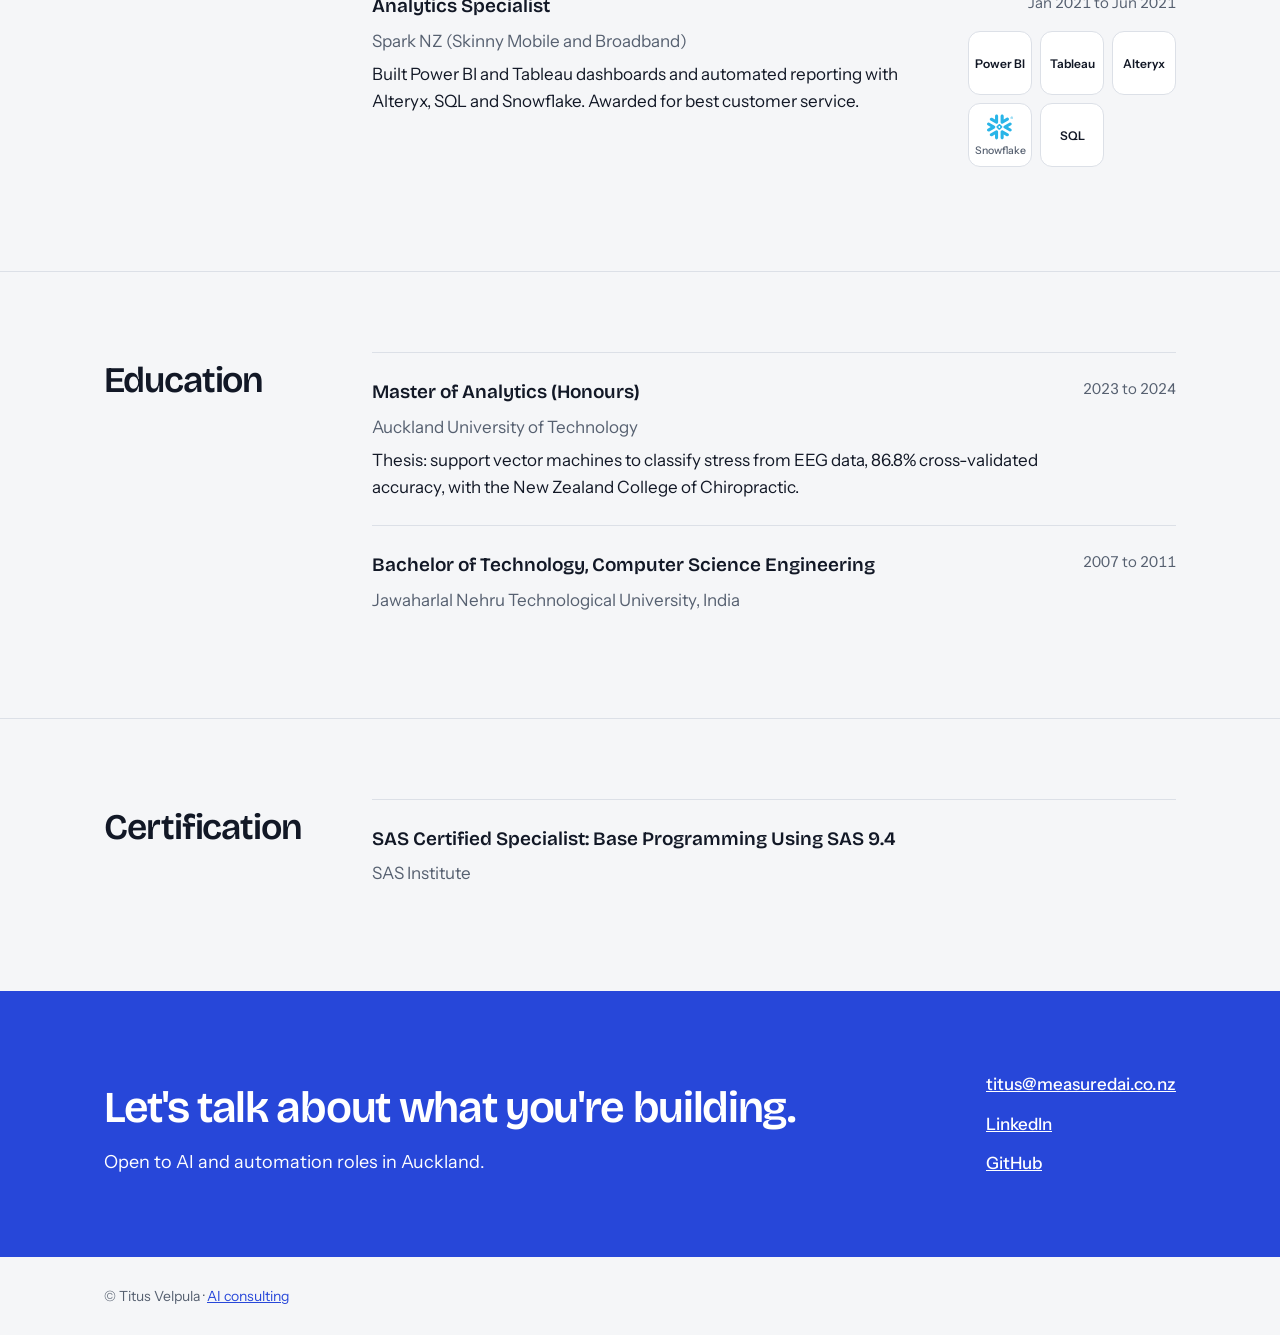
==== commit ee8f2250: "updated email to reflect my domain" ====
--- a/portfolio/index.html
+++ b/portfolio/index.html
@@ -273,7 +273,7 @@
         <p class="lead">Open to AI and automation roles in Auckland.</p>
       </div>
       <div class="contact-links">
-        <a href="mailto:titusvelpula@proton.me">titusvelpula@proton.me</a>
+        <a href="mailto:titus@measuredai.co.nz">titus@measuredai.co.nz</a>
         <a href="https://www.linkedin.com/in/titus-dinakar-velpula/">LinkedIn</a>
         <a href="https://github.com/TitusDV">GitHub</a>
       </div>
--- a/portfolio/styles.css
+++ b/portfolio/styles.css
@@ -338,4 +338,20 @@
 .results th, .results td { text-align: left; padding: 8px 10px; border-bottom: 1px solid rgba(255,255,255,0.14); }
 .results th { font-weight: 600; color: var(--on-dark-accent); }
 .results td { color: var(--on-dark-muted); }
-.results tbody tr:first-child td, .results tbody tr:nth-child(2) td { color: #FFFFFF; }
+.results tbody th { text-align: left; padding: 8px 10px; border-bottom: 1px solid rgba(255,255,255,0.14); font-weight: 600; color: #FFFFFF; font-family: var(--sans); font-size: 14px; }
+.results tr.used td { color: #FFFFFF; background: rgba(255,255,255,0.08); }
+.grid5 td { color: #FFFFFF; white-space: nowrap; }
+.grid5 td.used { background: rgba(255,255,255,0.14); box-shadow: inset 0 0 0 2px #FFFFFF; font-weight: 700; }
+.grid5 td.best { box-shadow: inset 0 0 0 1px var(--on-dark-accent); }
+.results-key { display: flex; flex-wrap: wrap; align-items: center; gap: 6px 10px; font-size: 13px; color: var(--on-dark-muted); }
+.results-key span { display: inline-block; width: 14px; height: 14px; border-radius: 3px; }
+.results-key .key-used { box-shadow: inset 0 0 0 2px #FFFFFF; background: rgba(255,255,255,0.14); }
+.results-key .key-best { box-shadow: inset 0 0 0 1px var(--on-dark-accent); margin-left: 8px; }
+.results-more { margin-top: 4px; background: transparent; border: 0; border-top: 1px solid rgba(255,255,255,0.14); border-radius: 0; padding-top: 6px; }
+.results-more summary { cursor: pointer; font-size: 14px; font-weight: 600; color: var(--on-dark-accent); padding: 6px 0; background: transparent; }
+.results-more summary:hover { color: #FFFFFF; }
+.results-more table { margin-top: 8px; }
+@media (max-width: 560px) {
+  .results th, .results td, .results tbody th { padding: 7px 5px; font-size: 12px; }
+  .grid5 td { white-space: normal; }
+}
